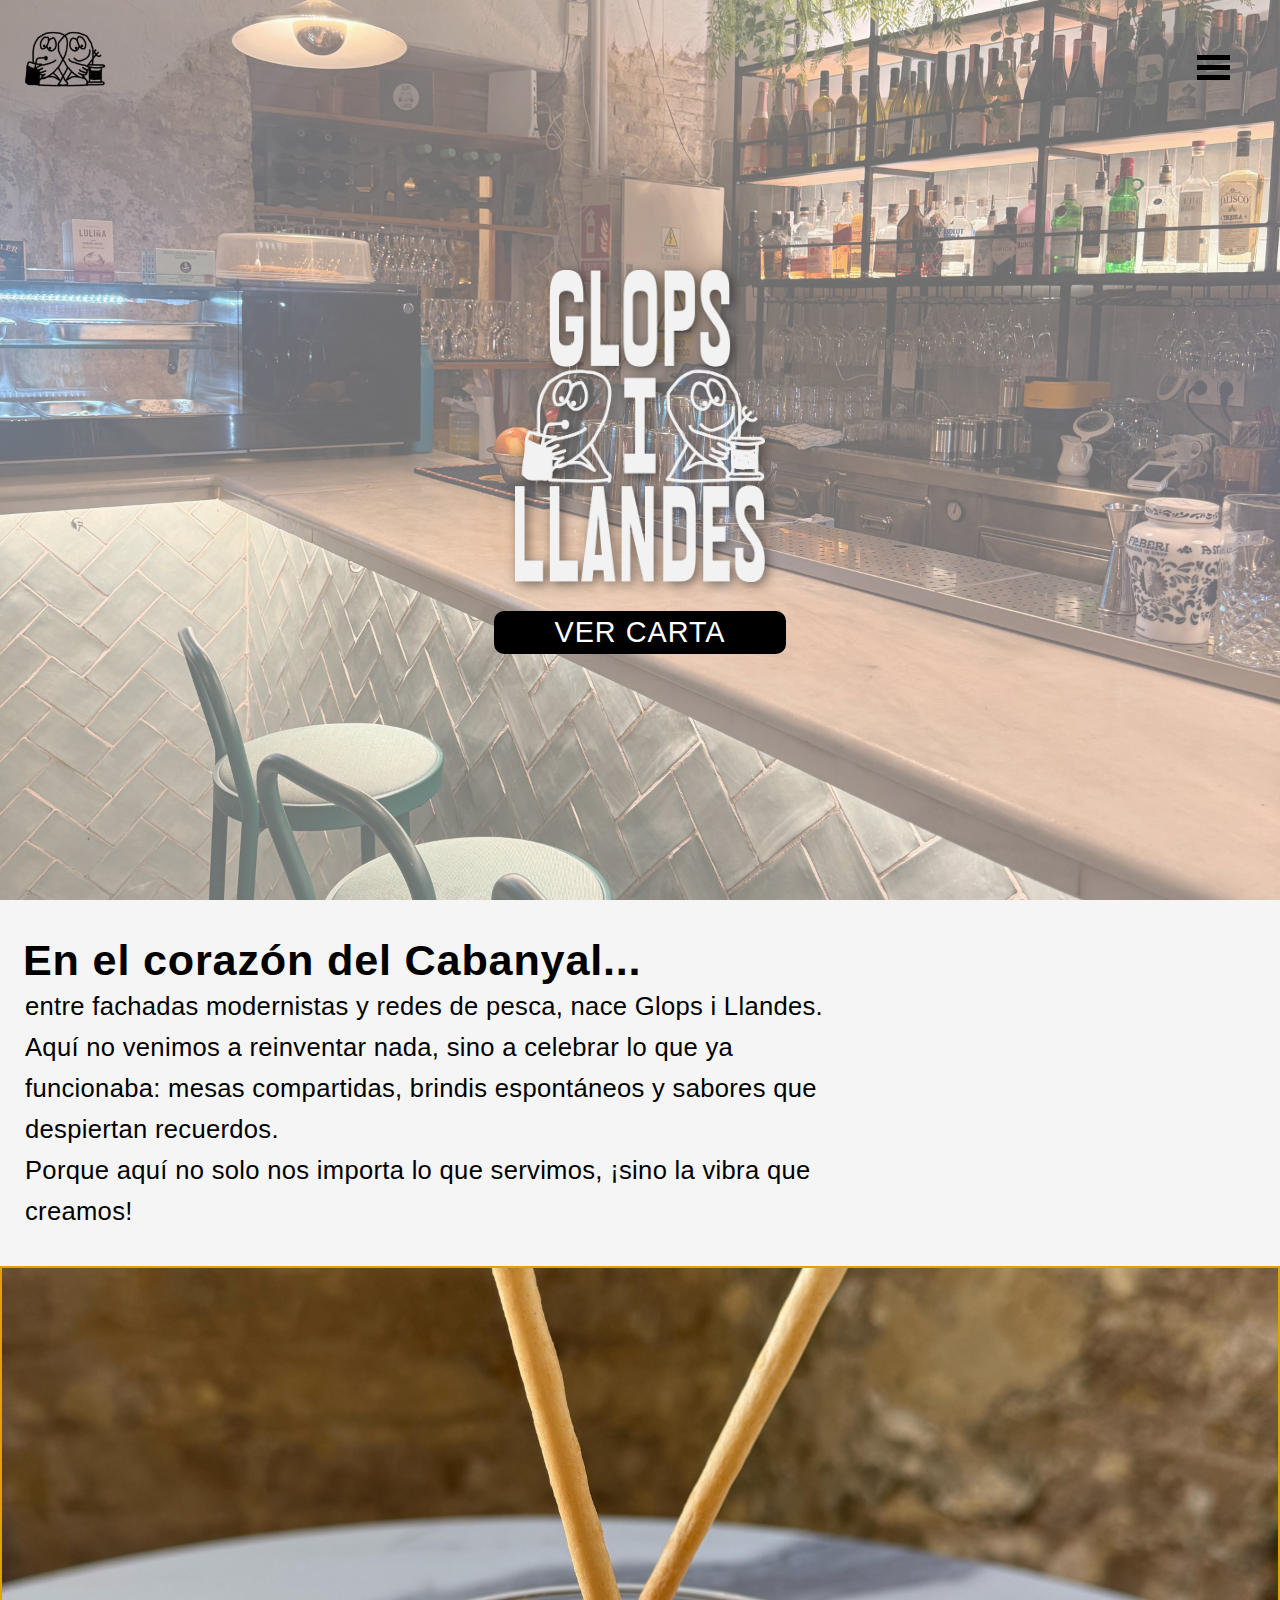
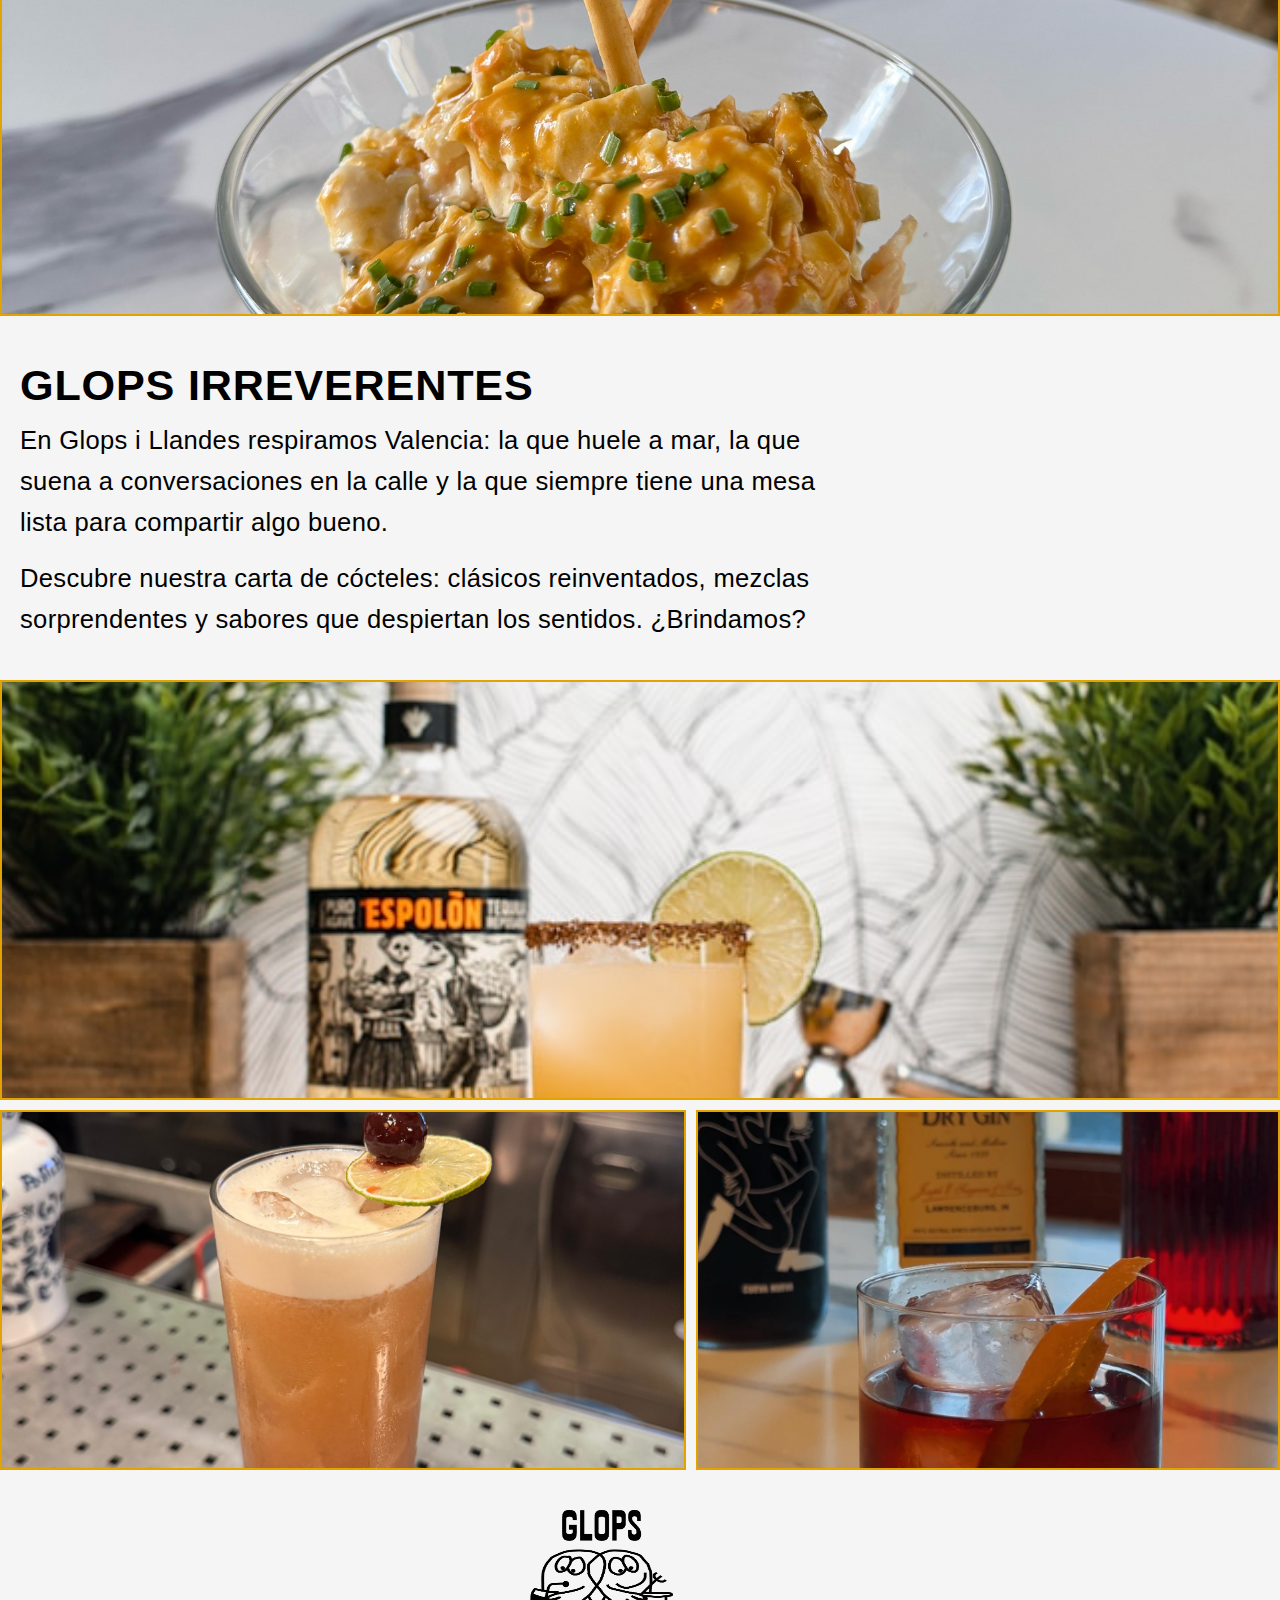
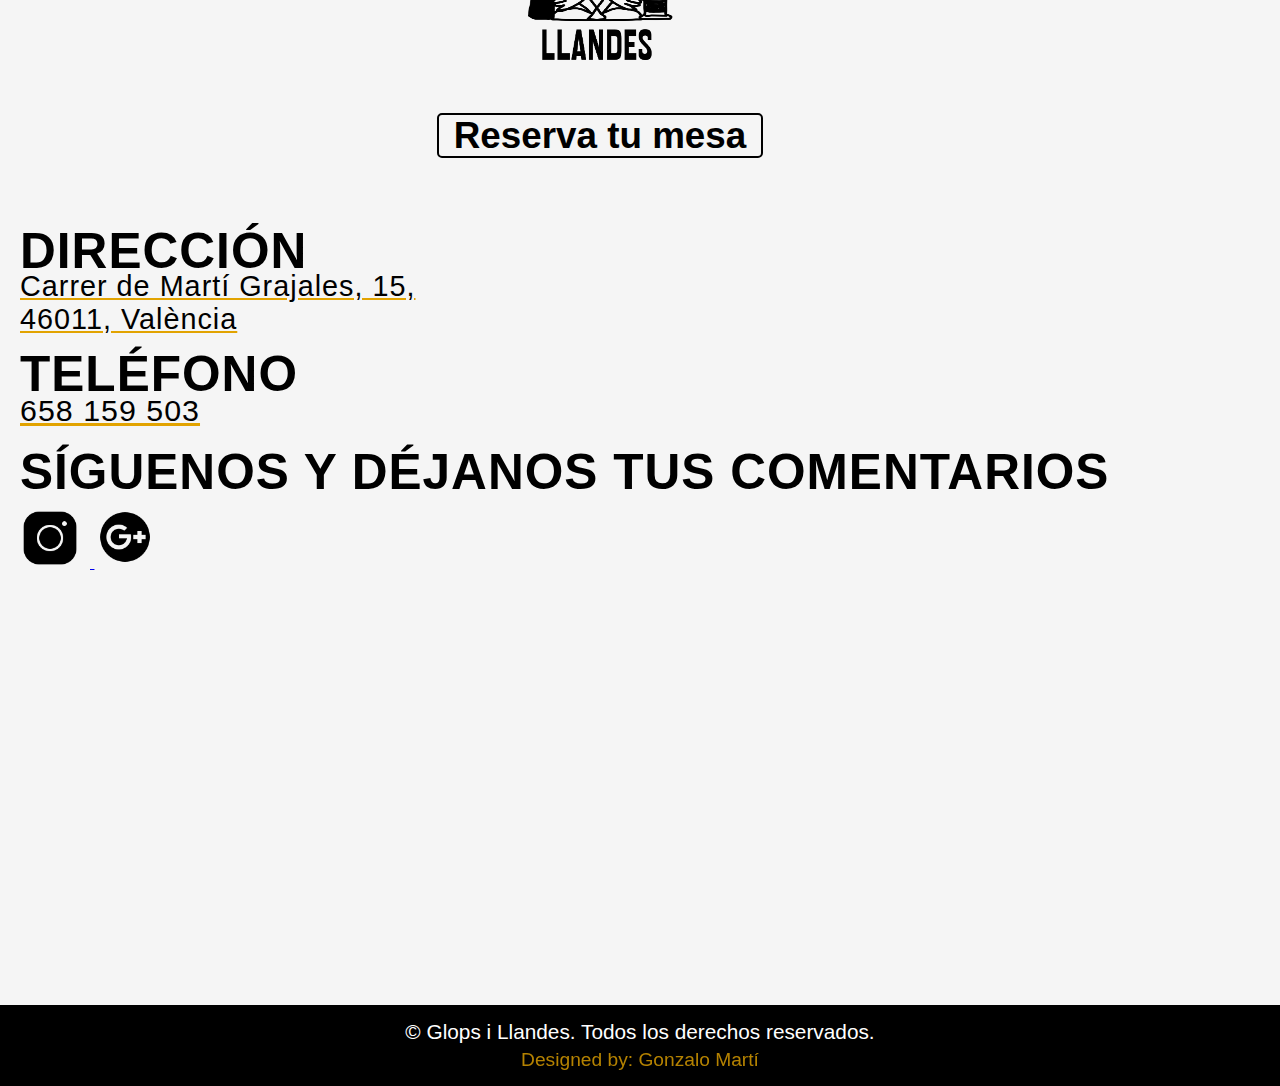
==== index.html @ ae2c359e "cambio en el home" ====
<!DOCTYPE html>
<html lang="es">
<head>
    <meta charset="UTF-8">
    <meta name="viewport" content="width=device-width, initial-scale=1.0">
    <meta name="description" content="Glops i Llandes, bar de tapas y cócteles en el corazón del Cabanyal, Valencia. Disfruta de cócteles de autor y conservas gourmet en un ambiente acogedor.">
    <title>Glops i Llandes | Bar de tapas en Valencia</title>
    <link rel="preconnect" href="https://fonts.googleapis.com">
    <link rel="preconnect" href="https://fonts.gstatic.com" crossorigin>
    <link href="https://fonts.googleapis.com/css2?family=Poppins:wght@300;400&display=swap" rel="stylesheet">
    <link rel="stylesheet" href="CSS/style.css">
    
</head>
<body>




    <!-- Hero Section -->
    <section class="hero">
        <a href="index.html" class="hero__logo">
            <img src="img/GLOPS2-removebg-preview.png" alt="Logo Glops i Llandes" class="hero__logo-img">
        </a>

        <!-- Menú Hamburguesa -->
        <button class="hero__menu-toggle" id="mobile-menu" aria-label="Menú">
            <span class="hero__menu-toggle-bar"></span>
            <span class="hero__menu-toggle-bar"></span>
            <span class="hero__menu-toggle-bar"></span>
        </button>

        <!-- Menú Desplegable -->
        <nav class="hero__nav" id="nav-menu">
            <ul class="hero__nav-list">
                <li class="hero__nav-item"><a href="index.html" class="hero__nav-link">Home</a></li>
                <li class="hero__nav-item"><a href="carta.html" class="hero__nav-link">Carta</a></li>
                <li class="hero__nav-item"><a href="reservas.html" class="hero__nav-link">Reservas</a></li>
            </ul>
        </nav>

        <div class="hero__content">
            <div class="hero__title-img">
                <img src="img/CAMI_2.png" alt="GLOPS I LLANDES" class="hero__title-image">
            </div>
        <a href="carta.html" class="hero__btn">VER CARTA</a>
    </div>
    </section>




<!-- About Section -->

    <section class="about">

            <h2 class="about__title">En el corazón del Cabanyal...</h2>
            <div class="about__content">
            <p class="about__text">
                entre fachadas modernistas y redes de pesca, nace Glops i Llandes. 
                Aquí no venimos a reinventar nada, sino a celebrar lo que ya funcionaba:
               mesas compartidas, brindis espontáneos y sabores que despiertan recuerdos.
                <br> Porque aquí no solo nos importa lo que servimos, ¡sino la vibra que creamos!
            </p>
        </div>
    
        <div class="carousel">
            <div class="carousel__container">
                
                <img src="img/PLATO1.jpeg" alt="Ensaladilla" class="carousel__item">
                <img src="img/PLATO2.jpeg" alt="tapa con pan" class="carousel__item">
                <img src="img/PLATO3.jpeg" alt="boquerones" class="carousel__item">
                <img src="img/terrazapeps.jpeg" alt="terraza del local" class="carousel__item">
                <img src="img/tapa6.jpeg" alt="tosta de pescado" class="carousel__item">
            </div>
            <div class="carousel__indicators">
                <!-- Los indicadores se generarán con JavaScript -->
            </div>
        </div>

    </section>





<!-- About2 Section -->

<section class="about2">
    <div class="about2__content">
        <h2 class="about2__title">GLOPS IRREVERENTES</h2>
        <p class="about2__text">En Glops i Llandes respiramos Valencia:  la que huele a mar, la que suena a conversaciones en la calle y la que siempre tiene una mesa lista para compartir algo bueno. </p>
        <p class="about2__text">Descubre nuestra carta de cócteles: clásicos reinventados, mezclas sorprendentes y sabores que despiertan los sentidos. ¿Brindamos?</p>
    </div>
    
    <div class="about2__photos">
        <div class="foto1">
            <img src="img/tequila2.jpg" alt="coctel" class="foto__img">
        </div>

        <div class="foto2">
            <img src="img/COCTEL1.jpeg" alt="Cóctel clásico reinventado" class="foto__img">
        </div>
        
        <div class="foto3">
            <img src="img/COCTEL2.jpeg" alt="Mezcla sorprendente" class="foto__img">
        </div>
    </div>
</section>



<!-- seccion Reservas-->

<section class="reservas">

<div class="contenedor__reservas">


    <div class="logo__reservas">
       <img src="img/PEGATINA_1.png" alt="logo ">
    </div>

      <h2 class="boton__reservas"><a href="reservas.html" class="boton__reservas_a" > Reserva tu mesa </a></h2>

     <div class="contacto__reservas">

        <h2 class="titulo__direccion">DIRECCIÓN</h2>
        <p class="direccion"> 
            <a href="https://www.google.com/maps/place/GLOPS+I+LLANDES/@39.4687562,-0.3512055,15z/data=!3m1!4b1!4m6!3m5!1s0xd6049993db6df81:0x2d53784009ebb8e9!8m2!3d39.4687411!4d-0.3327515!16s%2Fg%2F11wy23zzfk?entry=ttu&g_ep=EgoyMDI1MDQwOC4wIKXMDSoJLDEwMjExNDUzSAFQAw%3D%3D" target="_blank" class="direccion-link">
                Carrer de Martí Grajales, 15,<br>
                46011, València
            </a>
        </p>  
        <h2 class="titulo__telefono">TELÉFONO</h2>
        <a href="tel:658159503" class="telefono">658  159  503</a>
     
        <h2 class="titulo__insta">
            SÍGUENOS Y 
            DÉJANOS TUS 
            COMENTARIOS 
             </h2>

             <div class="logos__comentarios">
        <a href="https://www.instagram.com/glopsillandes/" target="_blank" class="logo__insta">
            <img src="img/icons8-instagram-100.png" alt="icono de instagram">
        </a>

        <a href="https://www.google.com/search?sca_esv=867854f6d6c0c082&rlz=1C1UEAD_esES1086ES1086&sxsrf=AHTn8zpFNfuSZVYW0wgHa4zBas_vXuK3iw:1744194382296&si=APYL9bs7Hg2KMLB-4tSoTdxuOx8BdRvHbByC_AuVpNyh0x2KzV-HXyGJA8xwFbOnhayhGmrF4wmXNfhv35pjVFTewFHatKvAhYSCBNHjKPsup1xsJR7dJmBPspZTCiDRBTxZRK1HbHiZPxk88moeY5o6p9LOEsMBfQ%3D%3D&q=GLOPS+I+LLANDES+Rese%C3%B1as&sa=X&ved=2ahUKEwi9yM203sqMAxV6A9sEHeG1NCkQ0bkNegQIKRAD&biw=960&bih=961" target="_blank" class="logo__google">
            <img src="img/icons8-google-plus-100.png" alt="icono de Google reviews">
        </a>

         </div>
        
    </div>  
    <div class="mapa-interactivo">
        <iframe 
            src="https://www.google.com/maps/embed?pb=!1m18!1m12!1m3!1d3080.306922192708!2d-0.3603226846338876!3d39.46288897948771!2m3!1f0!2f0!3f0!3m2!1i1024!2i768!4f13.1!3m3!1m2!1s0xd6048b1c7e5ab81%3A0x9e8a7b7a1a0b1b1b!2sCarrer%20de%20Mart%C3%AD%20Grajales%2C%2015%2C%2046011%20Val%C3%A8ncia!5e0!3m2!1ses!2ses!4v1620000000000!5m2!1ses!2ses" 
            width="100%" 
            height="200" 
            style="border:0;" 
            allowfullscreen="" 
            loading="lazy">
        </iframe>
        
    </div>

</div>
</section>



<footer class="footer">
    <p class="footer__copyright">© Glops i Llandes. Todos los derechos reservados.</p>
    <p class="footer__credits">Designed by: Gonzalo Martí</p>
</footer>

    <script src="JS/scripts.js"></script>
</body>
</html>
---- CSS/style.css ----
html, body {
    width: 100%;
    margin: 0;
    padding: 0;
    overflow-x: hidden; 
    font-family: 'Bebas Neue', sans-serif;
}

* {
    box-sizing: border-box;
}

@font-face {
    font-family: 'Brondi Condensed';
    src: url('/Glops_i_llandes/fonts/Brondi-Condensed.woff2') format('woff2'),
         url('/Glops_i_llandes/fonts/Brondi-Condensed.woff') format('woff');
    font-weight: 400;
    font-style: normal;
    font-display: swap;
  }

  

body{
    background-color: #f5f5f5;
}

 



/* Hero Section */

.hero {
    position: relative;
    height: 100vh;
    width: 100vw;
    margin-left: calc(-50vw + 50%);
    overflow: hidden;
    display: flex;
    flex-direction: column;
    justify-content: flex-start;
    padding-top: 30vh;
    align-items: center;
    text-align: center;
}

.hero::before {
    content: '';
    background-image: url(../img/barraGlops.jpeg);
    background-size: cover;
    background-position: center;
    position: absolute;
    top: 0;
    left: 0;
    width: 100%;
    height: 100%;
    opacity: 0.55;
    z-index: -1;
}

.hero__logo {
    position: absolute;
    top: 30px;
    left: 25px;
    z-index: 10;
}

.hero__logo-img {
    max-height: 60px;
    width: auto;
}

/* Menú Hamburguesa */
.hero__menu-toggle {
    position: absolute;
    top: 30px;
    right: 20px;
    cursor: pointer;
    z-index: 1000;
    background: transparent;
    border: none;
    padding: 10px;
}

.hero__menu-toggle-bar {
    display: block;
    width: 33px;
    height: 5px;
    background: black;
    margin: 5px 0;
    transition: all 0.3s ease;
}

/* Menú Desplegable */
.hero__nav {
    position: fixed;
    top: 0;
    right: -100%;
    width: 50%;
    height: 100vh;
    background: rgba(0, 0, 0, 0.9);
    padding: 80px 20px;
    transition: right 0.3s ease;
    z-index: 999;
    opacity: 0.8;
    
    
}

.hero__nav--active {
    right: 0 !important;
    
}

.hero__nav-list {
    list-style: none;
}


.hero__nav-item {
    margin: 25px 0;
   
}

.hero__nav-link {
    font-family: 'Brondi Condensed', sans-serif;
    font-size: 1.5rem;
    color: white;
    text-decoration: none;
    display: block;
    transition: color 0.3s;
    
}
.hero__nav-link:hover{
    text-decoration: underline;
}


.hero__content {
    display: flex;
    flex-direction: column;
    align-items: center;
    justify-content: center;
    width: 100%;
}

.hero__title-img {
    position: relative;
    display: block;
    margin-bottom: 25px;
    margin-top: 0;
    width: 30%; /* Reducido de 80% a 60% */
    max-width: 250px; /* Reducido de 400px a 300px */
}

.hero__title-image {
    width: 100%;
    height: auto;
    filter: drop-shadow(3px 3px 6px rgba(0, 0, 0, 0.5));
}
/*
.hero__title {
    font-family: 'Brondi Condensed', sans-serif;
    font-size: 3.8rem;
    letter-spacing: 2.5px;
    font-weight: 900;
    color: black;
    font-weight: 400;
     text-shadow: 3px 3px 6px rgba(0, 0, 0, 0.5); 
    position: relative;
    display: block;
    margin-bottom: 25px; 
    margin-top: 0;
}
    */

.hero__btn {
    font-family: 'Brondi Condensed', sans-serif;
    font-size: 1.6rem;
    letter-spacing: 1px;
    background: black;
    color: white;
    padding: 3px 50px;
    border-radius: 10px;
    text-decoration: none;
    display: inline-block;
    transition: all 0.3s;
    position: relative;
    margin-top: 0;
}
.hero__btn:hover {
    background: #f5f5f5; 
    color: black;
    border: 1px solid black;
}


@media (min-width: 768px) {
    .hero__nav {
        width: 30%; /* Reducción del ancho en pantallas grandes */
        right: -30%; /* Ajustado para coincidir con el nuevo ancho */
    }
    
    .hero__nav-link {
        font-size: 2rem; /* Fuente ligeramente más pequeña en pantallas grandes */
    }
    
    .hero__nav--active {
        right: 0;
    }
    .hero__title {
        font-size: 4rem;
    }
    
    .hero__btn {
        font-size: 1.8rem;
        padding: 5px 60px;
    }
}

@media (min-width: 1024px) {
    .hero__nav {
        width: 25%; /* Aún más estrecho en pantallas muy grandes */
        right: -25%; /* Ajustado para coincidir */
    }
    
    .hero__menu-toggle {
        top: 40px; /* Un poco más abajo en pantallas grandes */
        right: 40px; /* Más alejado del borde */
    }
}






/* About Section */
.about {
    background-color: #f5f5f5;
    text-align: center;
    margin-bottom: 20px;
    margin-top: 20px;
}

.about__content{
    padding: 10px 25px 5px;
    
}

.about__title {
    font-family: 'Brondi Condensed', sans-serif;
    font-size: 2.7rem;
    letter-spacing: 0.8px;
    margin-left: 23px;
    margin-bottom: 1px;
    color: black;
    text-align: start;
    
}


.about__text {
    max-width: 800px;
    margin-bottom: 30px;
    margin-top: -10px;
    line-height: 1.6;
    font-family: 'Brondi Condensed', sans-serif;
    font-size: 1.6rem;
    letter-spacing: 0.3px;
    text-align:start;
}




/* Carrusel */

.carousel {
    position: relative;
    width: 100vw;
    margin-left: calc(-50vw + 50%);
    max-width: none;
    overflow: hidden;
    
}

.carousel__container {
    display: flex;
    transition: transform 0.5s ease-in-out;
    height: auto;
    will-change: transform; 
}

.carousel__item {
    width: 100vw; 
    height: auto; 
    max-height: 650px; 
    object-fit: cover; 
    flex-shrink: 0; 
    object-position: center;
    border: 2px solid #E2A300;
}

.carousel__arrow {
    position: absolute;
    top: 50%;
    transform: translateY(-50%);
    width: 50px;
    height: 50px;
    background-color: white;
    color: #E2A300;
    border: none;
    border-radius: 50%;
    font-size: 24px;
    display: none;
    justify-content: center;
    align-items: center;
    cursor: pointer;
    z-index: 10;
    opacity: 0.7;
    transition: opacity 0.3s, background-color 0.3s;
}

.carousel__arrow:hover {
    opacity: 1;
    background-color: rgba(0, 0, 0, 0.8);
}

.carousel__arrow:focus {
    outline: none;
    box-shadow: 0 0 0 3px rgba(226, 163, 0, 0.5);
}

.carousel__arrow--prev {
    left: 15px;
}

.carousel__arrow--next {
    right: 15px;
}




.carousel__counter {
    position: absolute;
    color: #E2A300;
    font-family: 'Brondi Condensed', sans-serif;
    font-size: 2.8rem !important;  /* Aumentado el tamaño de fuente */
    z-index: 10;
    min-width: 105px; 
    text-align: center;
    letter-spacing: 1px;
}

/* Media queries para dispositivos móviles */
@media (max-width: 768px) {
    .carousel__arrow {
        width: 35px;
        height: 35px;
        font-size: 18px;
    }
    
    .carousel__arrow--prev {
        left: 10px;
    }
    
    .carousel__arrow--next {
        right: 10px;
    }
    
    .carousel__counter {
        bottom: 10px;
        right: 10px;
        font-size: 1.1rem;
        padding: 4px 10px;
    }
}

/* Media queries para pantallas pequeñas */
@media (max-width: 480px) {
    .carousel__arrow {
        width: 30px;
        height: 30px;
        font-size: 16px;
    }
    
    .carousel__counter {
        bottom: 8px;
        right: 8px;
        font-size: 1rem;
        padding: 3px 8px;
    }
}


/* About2 section */ 
.about2 {
    display: flex;
    flex-direction: column;
    margin-top: 10px;
    margin-bottom: 20px;
    position: relative;
    z-index: 1;
}

.about2__content{
    padding: 10px 20px 20px;
}

.about2__title {
    font-family: 'Brondi Condensed', sans-serif;
    font-size: 2.7rem;
    letter-spacing: 0.8px;
    margin-bottom: 20px;
    margin-top: 15px;
    color: black;
}

.about2__text {
    max-width: 800px;
    line-height: 1.6;
    font-family: 'Brondi Condensed', sans-serif;
    font-size: 1.6rem;
    letter-spacing: 0.3px;
    text-align: start;
    margin-bottom: 15px; 
    margin-top: -10px;
}
.about2__text + .about2__text {
    margin-top: 0; /* Elimina el margen superior para párrafos consecutivos */
}

.about2__photos {
    display: grid;
    grid-template-areas: 
        "foto1 foto1"
        "foto2 foto3";
    gap: 10px; 
    margin-top: 5px;
}


.foto1 {
    grid-area: foto1;
    width: 100%; 
    height: 290px; 
    overflow: hidden; 
    position: relative; 
    border: 2px solid #E2A300;
}


.foto2, .foto3 {
    height: 210px;
    overflow: hidden;
    position: relative;
    border: 2px solid #E2A300;
}

.foto2 {
    grid-area: foto2;
}

.foto3 {
    grid-area: foto3;
}

/* Estilo para todas las imágenes */
.foto__img {
    width: 100%;
    height: 100%;
    object-fit: cover; 
    object-position: center center; 
    display: block;
}

/* Ajustes para pantallas más grandes */
@media (min-width: 768px) {
    .foto1 {
        height: 380px;
    }
    
    .foto2, .foto3 {
        height: 320px;
    }
}

@media (min-width: 1024px) {
    .foto1 {
        height: 420px;
    }
    
    .foto2, .foto3 {
        height: 360px;
    }
}






/* Reservas section */ 

.reservas {
    position: relative; 
    height: auto; 
    min-height: 100vh;
    display: flex;
    align-items: flex-start; 
    padding-top: 10px; 
    z-index: 2;
}

.contenedor__reservas {
    display: flex;
    flex-direction: column; 
    align-items: center;
    width: 100%; 
    max-width: 1200px;
}

.logo__reservas {
    margin-bottom: 20px;
    margin-top: 10px;
}

.logo__reservas img {
    width: 145px;
    height: 150px;
}


.boton__reservas {
    
    font-family: 'Brondi Condensed', sans-serif;
    font-size: 2.3rem;
    
}

.boton__reservas_a {
    text-decoration: none;
    color: black;
    border: 2px solid black;
    border-radius: 5px;
    padding: 0 15px;
}


.contacto__reservas {
    display: flex;
    flex-direction: column;
    align-items: flex-start;
    margin-top: 20px; 
    width: 100%;
    padding-left: 20px;
    box-sizing: border-box;
}
.titulo__direccion, 
.titulo__insta {
    font-family: 'Brondi Condensed', sans-serif;
    font-size: 3.1rem;
    letter-spacing: 1px;
    text-align: left; 
    width: 100%;
     
    text-transform: uppercase;
    margin-top: 15px; 
    margin-bottom: -10px;
}
.titulo__telefono{
    font-family: 'Brondi Condensed', sans-serif;
    font-size: 3.1rem;
    letter-spacing: 1px;
    text-align: left; 
    width: 100%;
     
    text-transform: uppercase;
    margin-top: -20px; 
    margin-bottom: -10px;
}



.logo__insta img{
    width: 60px;
    height: 60px;
    margin-right: 10px;
    margin-top: 15px; 
}

.logo__google img{
    width: 62px;
    height: 62px;
    
    margin-top: 15px; 
}


.direccion {
    color: black;
    text-decoration: none;
    font-family: 'Brondi Condensed', sans-serif;
    font-size: 1.8rem;
    letter-spacing: 1px;
    margin-top: 0;
    
    
}
.direccion-link {
    color: black;
    text-decoration: none;
    transition: color 0.3s ease;
    text-decoration: underline #E2A300;
}

.direccion-link:hover {
    text-decoration: underline;
    color: #333;
}

.telefono{
    color: black;
    text-decoration: none;
    font-family: 'Brondi Condensed', sans-serif;
    font-size: 1.9rem;
    letter-spacing: 1px;
    margin-top: 0;
    text-decoration: underline #E2A300;
}


.mapa-interactivo{
    margin-top: 30px;
    width: 100%;
    height: 400px;
}



.mapa-interactivo iframe {
    width: 100%;
    height: 400px; 
}











/* Página cover manager */

.reservas-section {
    padding: 40px 20px;
    max-width: 1200px;
    margin: 0 auto;
    text-align: center;
}

.titulo__reserva {
    font-family: 'Brondi Condensed', sans-serif;
    font-size: 1.8rem;
    margin-left: 30px;
    margin-top: 50px;
}

.covermanager-widget {
    margin: 20px 0;
    border-radius: 10px;
    overflow: hidden;
    box-shadow: 0 5px 15px rgba(0,0,0,0.1);
    width: 100%;
}
.covermanager-widget iframe {
    min-height: 700px; /* Altura mínima para asegurar que el calendario se vea completo */
    width: 100%;
}

.contacto-alternativo {
    margin-top: 20px;
    font-family: 'Brondi Condensed', sans-serif;
    font-size: 1.3rem;
    color: #555;
}

/* Selector de idioma */
.language-toggle {
    margin: 15px 0;
    display: flex;
    justify-content: center;
    gap: 10px;
    
}

.lang-btn {
    background: #f0f0f0;
    border: none;
    padding: 8px 20px;
    margin: 0 5px;
    cursor: pointer;
    border-radius: 4px;
    font-family: 'Brondi Condensed', sans-serif;
    font-size: 1.5rem;
    transition: all 0.3s;
}

.lang-btn.active {
    background: #E2A300;
    color: black;
}

.hidden {
    display: none;
}

@media (max-width: 768px) {
    .covermanager-widget iframe {
        height: 750px !important; /* Aumentado un poco para asegurar que todo se vea */
    }
    
    .titulo__reserva {
        font-size: 2rem;
        padding-top: 10px;
    }
}

@media (min-width: 768px) {
    .header_carta {
        padding-top: 100px; /* Más espacio en pantallas grandes */
    }
    
    .titulo__reserva {
        font-size: 3rem;
    }
    
    .covermanager-widget iframe {
        min-height: 650px; /* Ajustado para pantallas grandes */
    }
}






/* Página Carta */

.header__carta {
    margin-bottom: 100px;
}

.titulo_carta{
display: flex;
justify-content: center;
align-items: center;
font-size: 2.2rem;
letter-spacing: 1.5px;
margin-bottom: 60px;
margin-left: 23px;
}

.acordeon-carta {
    max-width: 700px;
    margin: 0 auto;
    font-family: 'Brondi Condensed', sans-serif;
    padding: 40px 10px;
    margin-bottom: 100px;
}

.acordeon-titulo {
    background-color: black;
    color: white;
    font-size: 2rem;
    font-family: 'Brondi Condensed', sans-serif;
    text-transform: uppercase;
    border: none;
    width: 100%;
    cursor: pointer;
    margin-bottom: 10px;
    transition: background-color 0.3s ease;
    letter-spacing: 3px;
    padding: 15px 40px;
    position: relative;
    display: flex;
    align-items: center;
    justify-content: center;
}

.acordeon-logo {
    height: 50px;
    width: auto;
    max-width: 50px;
    position: absolute;
    z-index: 5;
}


.acordeon-titulo:first-of-type .acordeon-logo {
    right: 40px; 
}

.acordeon-titulo:nth-of-type(2) .acordeon-logo {
    left: 30px; 
}




.acordeon-titulo::after {
    position: absolute;
    right: 20px;
    top: 50%;
    transform: translateY(-50%);
    font-size: 2.5rem;
    transition: transform 0.3s ease;
}

.acordeon-titulo.activo::after {
    content: '-';
    transform: translateY(-50%);
}


.acordeon-contenido {
    max-height: 0;
    overflow: hidden;
    transition: max-height 0.5s ease;
    background-color: #f5f5f5;
    margin-bottom: 20px;
    padding: 0 20px;
    border-radius: 0 0 10px 10px;
}

/* Cuando está activo */
.acordeon-contenido.activo {
    max-height: 5250px;
    padding: 20px 10px; /* Reducido el padding horizontal de 20px a 10px */
}

/* Estilos para la lista simple (GLOPS) */
.acordeon-contenido > ul {
    list-style: none;
    padding: 0;
    margin: 0;
}

.acordeon-contenido > ul > li {
    font-size: 1.6rem;
    border-bottom: 1px solid #ccc;
    display: flex;
    justify-content: space-between;
    align-items: center;
}

.acordeon-contenido > ul > li:last-child {
    border-bottom: none;
}

/* Estilos para el menú de dos columnas */


.section_coctel{
    display: flex;
    justify-content: space-between;
    font-size: 1.3rem;
    
}
.coctel-nombre {
    flex: 1;
    padding-right: 3px;
}

.coctel-precio {
    margin-left: 10px;
    white-space: nowrap;
}
.coctel-descripcion {
    font-size: 0.7rem;
    font-family: 'Poppins';
    color: #444;
    line-height: 1.3;
    margin: 0 0 8px 0;
  }

/* Divisor con línea y texto */
.bebidas-divisor {
    display: flex;
    align-items: center;
    margin: 40px 0 25px;
    width: 100%;
  }
  
  .divisor-line {
    flex-grow: 1;
    height: 1px;
    background-color: #aad2c9;
    border: none;
  }
  
  .divisor-text {
    font-family: 'Brondi Condensed', sans-serif;
    font-size: 1.8rem;
    padding: 0 15px;
    color: #000;
    letter-spacing: 1px;
  }
  
  /* Cabecera de cada sección de bebidas */
  .bebidas-header {
    width: 100%;
    text-align: center;
    margin: 35px 0 15px;
  }
  
  /* Sección de bebidas */
  .bebidas-section {
    margin-bottom: 30px;
  }
  
  .bebidas-title {
    font-family: 'Brondi Condensed', sans-serif;
    font-size: 1.6rem;
    letter-spacing: 1px;
    border-bottom: 2px solid  #aad2c9;
    padding-bottom: 5px;
    margin-bottom: 15px;
    color: #000;
    text-transform: uppercase;
    text-align: center;
  }
  
  /* Lista de bebidas */
  .bebidas-items {
    list-style: none;
    padding: 0;
    margin: 0;
  }
  
  .bebida-item {
    font-size: 1.2rem;
    padding: 5px 0;
    border-bottom: 2px dotted  #aad2c9;
    display: flex;
    justify-content: space-between;
    align-items: center;
  }
  
  .bebida-item:last-child {
    border-bottom: none;
  }
  
  /* Nombre y descripción de bebidas */
  .bebida-nombre {
    font-family: 'Brondi Condensed', sans-serif;
    font-size: 1.3rem;
    max-width: 70%;
  }
  
  .bebida-descripcion {
    font-family: 'Poppins', sans-serif;
    font-size: 0.8rem;
    color: #666;
    font-weight: 300;
    margin: -2px 0 8px 0;
    padding: 0;
    font-style: italic;
  }
  
  /* Precios */
  .bebida-precio {
    font-family: 'Brondi Condensed', sans-serif;
    font-size: 1.3rem;
    white-space: nowrap;
    margin-left: 10px;
    color: #000;
    font-weight: 500;
  }

  .bodega-item {
    border-top: 1px solid #ddd;
    padding-top: 15px;
    margin-top: 10px;
  }
  
  .bodega-item:first-child {
    border-top: none;
    margin-top: 0;
  }
  
  .info-item {
    border-bottom: none;
    padding: 3px 0;
  }
  
  .info-item .bebida-info {
    font-family: 'Poppins', sans-serif;
    font-size: 0.85rem;
    color: #666;
    font-weight: 300;
  }
  

  /* Información de precios para destilados */
.destilados-info {
    font-family: 'Brondi Condensed', sans-serif;
    font-size: 1.3rem;
    color: #666;
    text-align: center;
    margin-top: 0;
    margin-bottom: 15px;
    font-style: italic;
  }
  
  /* Para destilados con múltiples precios */
  .bebida-precio-multiple {
    display: flex;
    gap: 6px;
    min-width: 28%; 
  justify-content: flex-end;
  }
  
  .precio-combinado, .precio-copa, .precio-chupito {
    font-family: 'Brondi Condensed', sans-serif;
    font-size: 1.3rem;
    color: #000;
    
  }


.menu-container {
    width: 100%;
    display: flex;
    flex-wrap: wrap;
    justify-content: space-between;
    margin: 0; 
}

.menu-column {
    width: 48.8%;
    padding: 0; 
    
}

.menu-section {
    margin-bottom: 25px;
}

.section-title {
    font-size: 1.3rem;
    letter-spacing: 0.5px; 
    text-transform: uppercase;
    margin-bottom: 5px;
    padding-bottom: 5px;
    border-bottom: 2px solid #000;
    background-color: #000;
    color: white;
    display: flex;
    justify-content: center;
}

.nombre__llandes{
    border: 1px solid black;
    display: flex;
    justify-content: center;
    font-size: 1.3rem;
    margin: 10px 0 5px 0;
    padding: 3px 0;
}

.menu-items {
    list-style: none;
    padding: 0;
    margin: 0;
}

.menu-items li {
    font-size: 1.2rem;
    padding: 7px 0;
    border-bottom: 1px solid #ddd;
    display: flex; 
    flex-wrap: wrap; 
    justify-content: space-between;
    align-items: center; 
}
.menu-items li:has(+ .dish-descripcion) {
    border-bottom: none;
}

/* Para todos los navegadores - se aplica con JavaScript */
.menu-items li.no-border-bottom {
    border-bottom: none;
}

.menu-items li:last-child {
    border-bottom: none;
}
.dish-name {
    display: flex;
    align-items: center;
    flex: 1;
    min-width: 0; /* Importante para que text-overflow funcione */
}


/* Estilo para las descripciones de platos */
.dish-descripcion {
    font-family: 'Poppins';
    font-size: 0.6rem;
    font-weight: 500;
    color: #444;
    line-height: 1.3;
    margin: 0; 
    padding: 0 0 8px 0; 
    width: 100%;
    border-bottom: 1px solid #ddd;
}
.menu-items li + .dish-descripcion {
    margin-top: -8px;
}

.menu-items li:has(+ .dish-descripcion) {
    border-bottom: none;
}

/* Leyenda de alérgenos */

.allergens {
    font-size: 0.8rem;
    color: #E2A300;
    margin-left: 5px;
    font-weight: normal;
}
.allergens-legend {
    margin-top: 30px;
    padding-top: 10px;
    border-top: 1px solid #ddd;
    width: 100%;
    border: 2px solid #E2A300;
}

.allergens-legend h4 {
    font-size: 1.3rem;
    margin-bottom: 15px;
    text-align: center;
    letter-spacing: 1px;
    font-family: 'Brondi Condensed', sans-serif;
}

.allergens-legend ul {
    list-style: none;
    padding: 0;
    display: flex;
    flex-wrap: wrap;
    justify-content: center;
}

.allergens-legend li {
    font-size: 0.8rem;
    margin-right: 15px;
    margin-bottom: 8px;
    display: flex;
    align-items: center;
    border-bottom: none !important;
    padding: 2px 0;
}

.allergen-number {
    color: #E2A300;
    font-weight: bold;
    margin-right: 5px;
}

.price {
    font-size: 1.1rem;
    margin-left: 10px;
    white-space: nowrap;
}

@media (min-width: 768px) {
    /* Estilos del acordeón */
    .acordeon-contenido.activo {
        padding: 20px 15px;
    }
    
    .acordeon-titulo {
        font-size: 3rem;
        letter-spacing: 5px;
        padding: 15px 10px;
    }
    
    .acordeon-logo {
        height: 70px;
        max-width: 70px;
    }
    
    .acordeon-titulo:first-of-type .acordeon-logo {
        right: 180px;
    }
    
    .acordeon-titulo:nth-of-type(2) .acordeon-logo {
        left: 150px;
    }
    
    /* Estilos del menú */
    .menu-column {
        width: 48%;
    }
    
    .section-title {
        font-size: 2rem;
        margin-bottom: 15px;
    }
    
    .section_coctel {
        font-size: 1.8rem;
    }
    
    .coctel-descripcion {
        font-size: 0.9rem;
    }
    
    .menu-items li {
        font-size: 1.6rem;  /* Mantener el tamaño más grande para mejor legibilidad */
        padding: 8px 0;
    }
    
    .price {
        font-size: 1.6rem;  /* Mantener el tamaño más grande para mejor legibilidad */
    }
    
    .nombre__llandes {
        font-size: 1.4rem;
    }
    
    .dish-descripcion {
        font-size: 0.9rem; /* Tamaño para tablets */
        padding-left: 0; /* Mantener alineado con título */
    }

    .bebidas-title {
        font-size: 1.4rem;
      }
      
      .precio-leyenda-item {
        font-size: 0.9rem;
        width: 70px;
      }
      
      .precio-combinado, .precio-copa, .precio-chupito {
        font-size: 1.1rem;
        width: 70px;
      }
      
      .precio-leyenda {
        padding-right: 10px;
      }


      .allergens-legend {
        width: 80%;
        margin: 40px auto 20px;
        padding: 15px;
        border-width: 3px;
    }
    
    .allergens-legend h4 {
        font-size: 1.6rem;
        margin-bottom: 20px;
    }
    
    .allergens-legend ul {
        display: flex;
        flex-wrap: wrap;
        justify-content: space-around;
    }
    
    .allergens-legend li {
        font-size: 1.1rem;
        margin: 0 15px 10px;
        width: calc(33% - 30px);
    }
    
    .allergen-number {
        font-size: 1.2rem;
        margin-right: 8px;
    }

}



@media (min-width: 1024px) {
    .acordeon-titulo:first-of-type .acordeon-logo {
        right: 200px;
    }
    
    .acordeon-titulo:nth-of-type(2) .acordeon-logo {
        left: 180px;
    }
    
    .dish-descripcion {
        font-size: 1rem; /* Tamaño para desktop */
        padding-left: 0; /* Mantener alineado con título */
    }
    .allergens-legend {
        width: 90%;
        padding: 10px 20px;
        border-width: 4px;
    }
    
    .allergens-legend h4 {
        font-size: 1.8rem;
        letter-spacing: 1.5px;
    }
    
    .allergens-legend li {
        font-size: 1.2rem;
        margin: 0 30px 12px;
        width: calc(25% - 40px);
    }
    
    .allergen-number {
        font-size: 1.3rem;
    }
}




.footer {
    background-color: #000000;
    padding: 15px 0;
    text-align: center;
    color: white;
    font-family: 'Brondi Condensed', sans-serif;
    margin-top: 3px;
}

.footer__copyright {
    font-size: 1.3rem;
    margin: 0 0 5px 0;
}

.footer__credits {
    font-size: 1.2rem;
    margin: 0;
    opacity: 0.8;
    color: #E2A300;
}
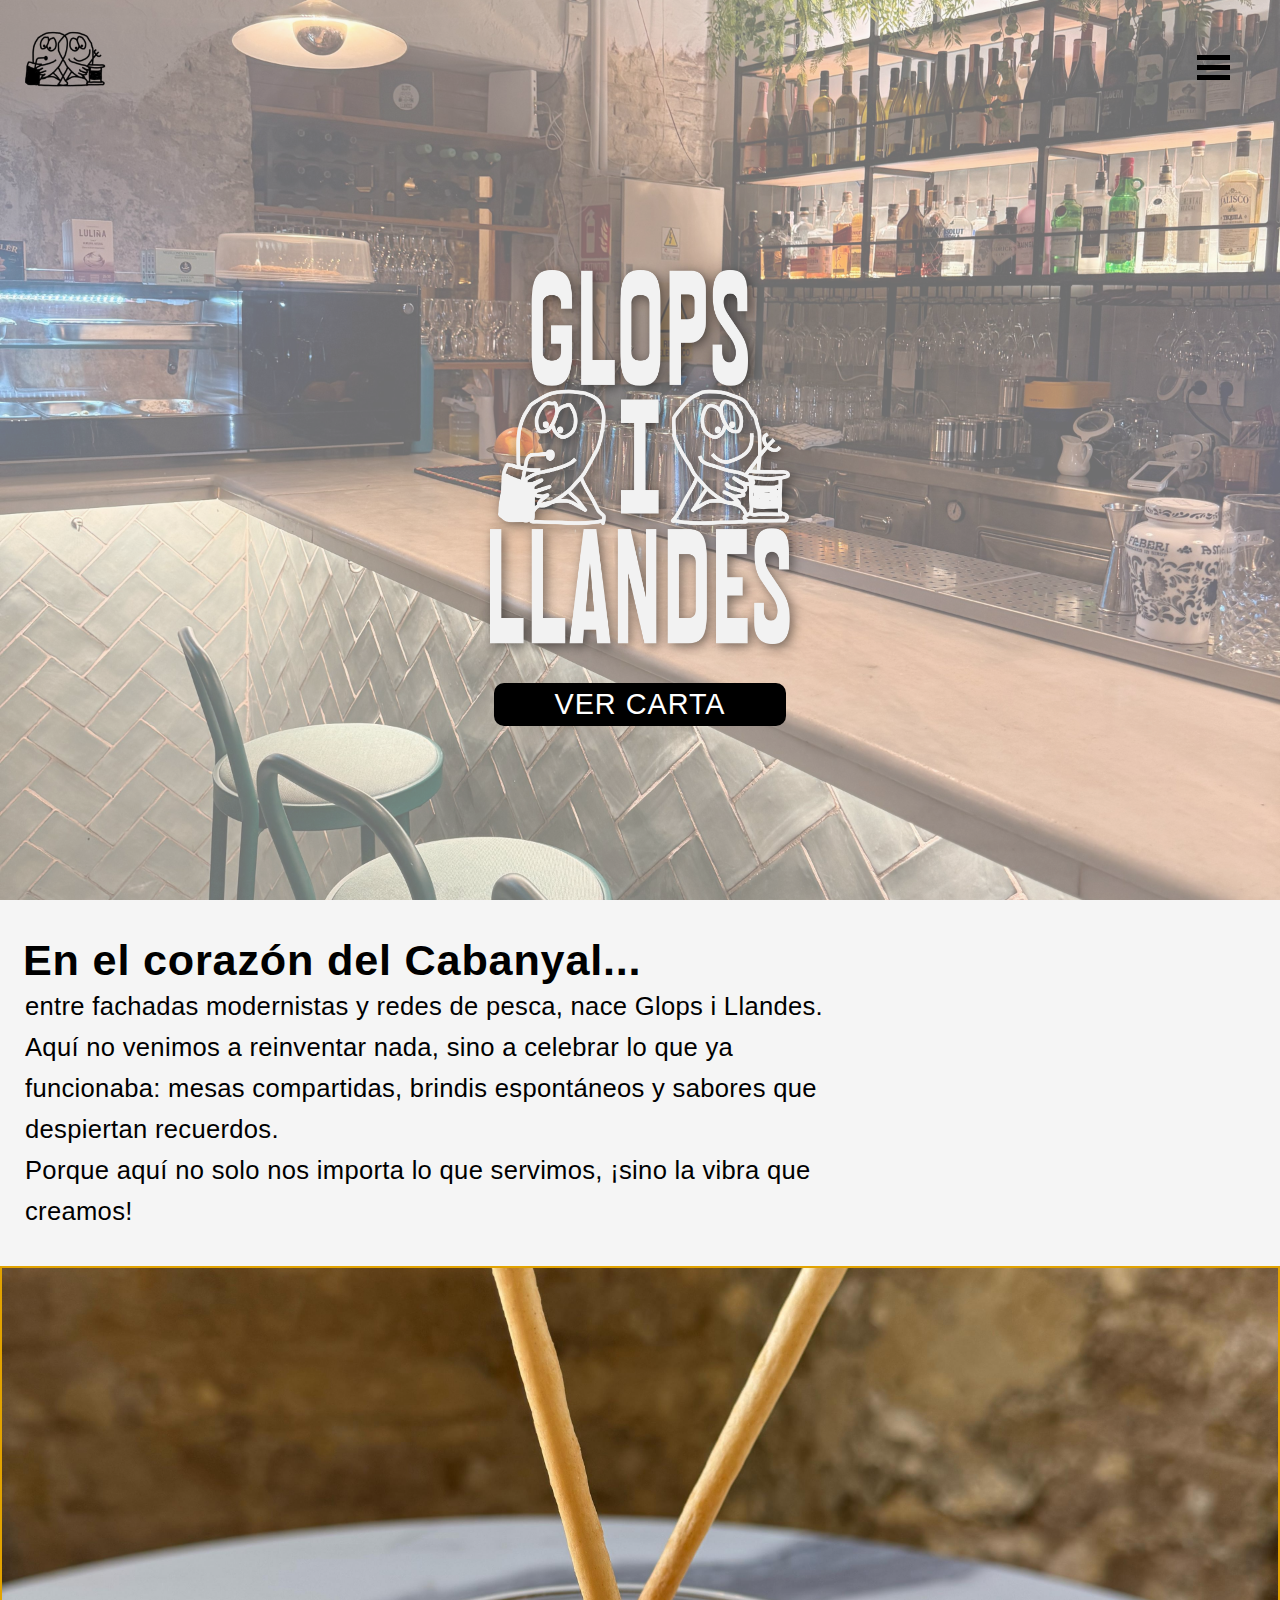
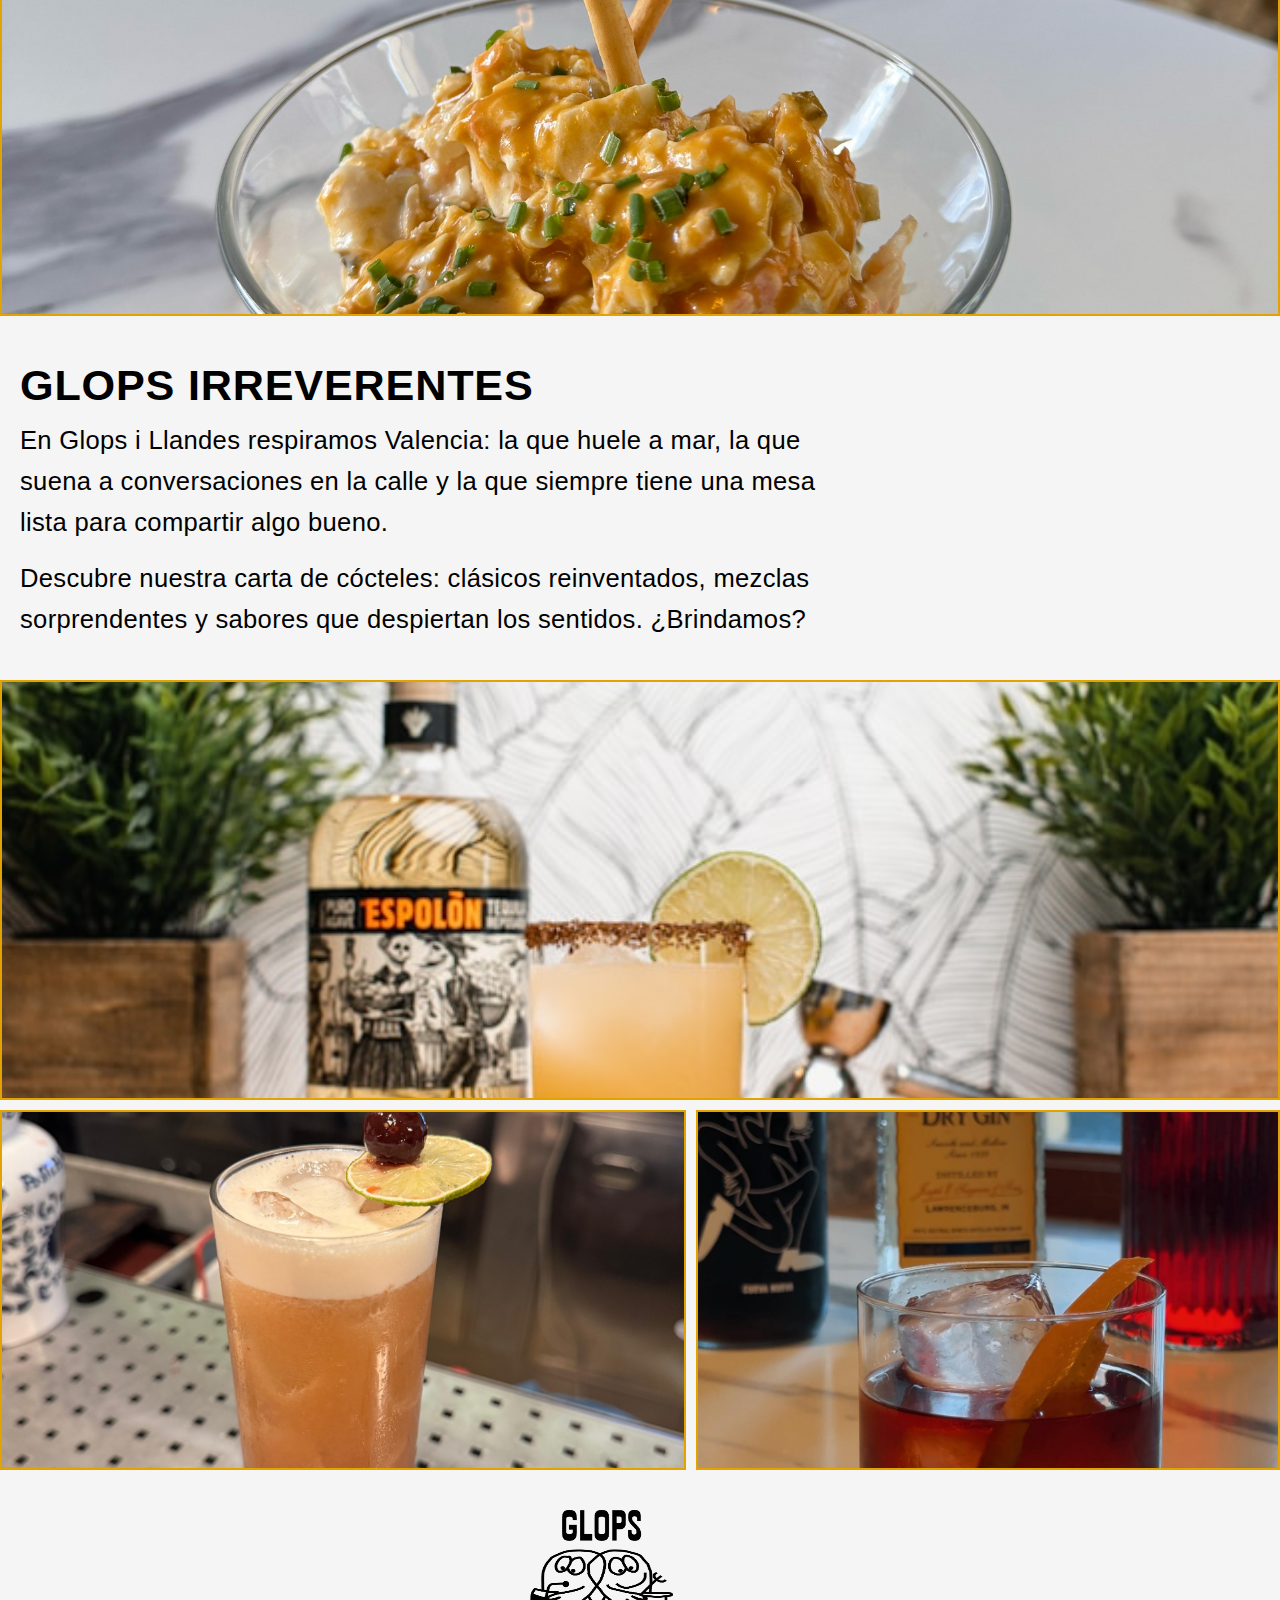
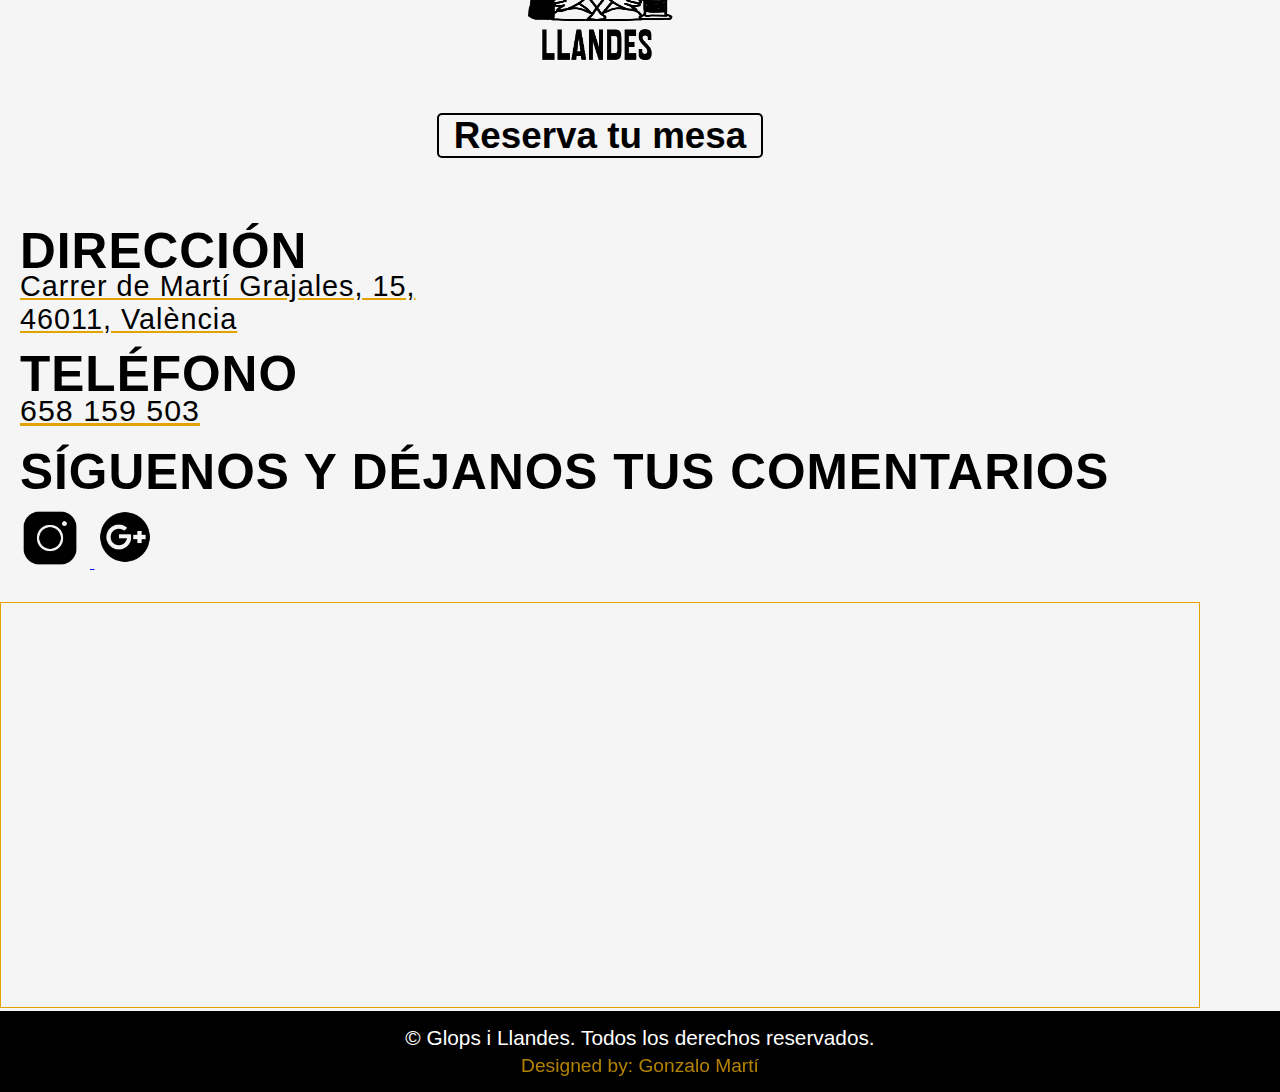
==== commit 46a9155a: "cambios en las fuentes" ====
--- a/index.html
+++ b/index.html
@@ -171,7 +171,7 @@
 
 <footer class="footer">
     <p class="footer__copyright">© Glops i Llandes. Todos los derechos reservados.</p>
-    <p class="footer__credits">Designed by: Gonzalo Martí</p>
+    <a href="https://www.linkedin.com/in/gonzalo-marti-peirats/" target="_blank"><p class="footer__credits">Designed by: Gonzalo Martí</p></a>
 </footer>
 
     <script src="JS/scripts.js"></script>
--- a/CSS/style.css
+++ b/CSS/style.css
@@ -78,9 +78,27 @@
     right: 20px;
     cursor: pointer;
     z-index: 1000;
-    background: transparent;
+    background: transparent; /* Cambiado a transparente */
     border: none;
     padding: 10px;
+    transition: all 0.3s ease;
+}
+
+.hero__menu-toggle:hover {
+    background-color: rgba(255, 255, 255, 0.9);
+}
+
+/* Añade estas nuevas clases para la animación */
+.hero__menu-toggle--active .hero__menu-toggle-bar:nth-child(1) {
+    transform: rotate(45deg) translate(8px, 6px);
+}
+
+.hero__menu-toggle--active .hero__menu-toggle-bar:nth-child(2) {
+    opacity: 0;
+}
+
+.hero__menu-toggle--active .hero__menu-toggle-bar:nth-child(3) {
+    transform: rotate(-45deg) translate(8px, -6px);
 }
 
 .hero__menu-toggle-bar {
@@ -148,10 +166,10 @@
 .hero__title-img {
     position: relative;
     display: block;
-    margin-bottom: 25px;
+    margin-bottom: 35px;
     margin-top: 0;
-    width: 30%; /* Reducido de 80% a 60% */
-    max-width: 250px; /* Reducido de 400px a 300px */
+    width: 45%; 
+    max-width: 300px; 
 }
 
 .hero__title-image {
@@ -633,19 +651,28 @@
 }
 
 
-.mapa-interactivo{
+.mapa-interactivo {
     margin-top: 30px;
     width: 100%;
-    height: 400px;
-}
-
-
+    height: auto;
+    min-height: 300px;
+    border: 1px solid #E2A300;
+    
+    overflow: hidden;
+}
 
 .mapa-interactivo iframe {
     width: 100%;
-    height: 400px; 
-}
-
+    height: 100%;
+    min-height: 300px;
+}
+
+@media (min-width: 768px) {
+    .mapa-interactivo,
+    .mapa-interactivo iframe {
+        min-height: 400px;
+    }
+}
 
 
 
@@ -841,8 +868,19 @@
 
 /* Cuando está activo */
 .acordeon-contenido.activo {
-    max-height: 5250px;
-    padding: 20px 10px; /* Reducido el padding horizontal de 20px a 10px */
+    max-height: 7000px;
+    padding: 20px 10px; 
+}
+@media (min-width: 768px) {
+    .acordeon-contenido.activo {
+        max-height: 6000px;
+    }
+}
+
+@media (min-width: 1200px) {
+    .acordeon-contenido.activo {
+        max-height: 5500px;
+    }
 }
 
 /* Estilos para la lista simple (GLOPS) */
@@ -882,8 +920,10 @@
     margin-left: 10px;
     white-space: nowrap;
 }
+
 .coctel-descripcion {
     font-size: 0.7rem;
+    font-weight: 500;
     font-family: 'Poppins';
     color: #444;
     line-height: 1.3;
@@ -965,13 +1005,24 @@
   }
   
   .bebida-descripcion {
-    font-family: 'Poppins', sans-serif;
-    font-size: 0.8rem;
-    color: #666;
-    font-weight: 300;
-    margin: -2px 0 8px 0;
-    padding: 0;
-    font-style: italic;
+    font-size: 0.7rem;
+    font-family: 'Poppins';
+    color: #444;
+    line-height: 1.3;
+    margin: 0 0 8px 0;
+    font-weight: 500;
+  }
+  
+  @media (min-width: 768px) {
+    .bebida-descripcion {
+      font-size: 0.9rem;
+    }
+  }
+  
+  @media (min-width: 1024px) {
+    .bebida-descripcion {
+      font-size: 0.9rem;
+    }
   }
   
   /* Precios */
@@ -985,7 +1036,7 @@
   }
 
   .bodega-item {
-    border-top: 1px solid #ddd;
+    
     padding-top: 15px;
     margin-top: 10px;
   }
@@ -1001,12 +1052,25 @@
   }
   
   .info-item .bebida-info {
-    font-family: 'Poppins', sans-serif;
-    font-size: 0.85rem;
-    color: #666;
-    font-weight: 300;
-  }
-  
+    font-size: 0.7rem;
+    font-family: 'Poppins';
+    color: #444;
+    line-height: 1.3;
+    margin: 0 0 8px 0;
+    font-weight: 500;
+  }
+  
+  @media (min-width: 768px) {
+    .info-item .bebida-info {
+      font-size: 0.9rem;
+    }
+  }
+  
+  @media (min-width: 1024px) {
+    .info-item .bebida-info {
+      font-size: 0.9rem;
+    }
+  }
 
   /* Información de precios para destilados */
 .destilados-info {
@@ -1109,6 +1173,20 @@
     min-width: 0; /* Importante para que text-overflow funcione */
 }
 
+.bebida-nombre,
+.dish-name {
+    overflow-wrap: break-word;
+    word-wrap: break-word;
+    hyphens: auto;
+}
+
+@media (max-width: 480px) {
+    .bebida-nombre,
+    .dish-name {
+        max-width: 65%;
+        font-size: 1.1rem;
+    }
+}
 
 /* Estilo para las descripciones de platos */
 .dish-descripcion {
@@ -1177,7 +1255,17 @@
     font-weight: bold;
     margin-right: 5px;
 }
-
+@media (max-width: 480px) {
+    .allergens-legend li {
+        width: calc(50% - 15px);
+        font-size: 0.75rem;
+        margin-right: 10px;
+    }
+    
+    .allergens {
+        font-size: 0.7rem;
+    }
+}
 .price {
     font-size: 1.1rem;
     margin-left: 10px;
@@ -1333,6 +1421,62 @@
 }
 
 
+/* Para dispositivos móviles muy pequeños */
+@media (max-width: 375px) {
+    .hero__title-img {
+      width: 65%;
+    }
+    
+    .boton__reservas {
+      font-size: 1.8rem;
+    }
+    
+    .dish-name {
+      max-width: 65%;
+    }
+    
+    .acordeon-titulo {
+      font-size: 1.7rem;
+      letter-spacing: 1px;
+      padding: 12px 20px;
+    }
+    
+    .acordeon-logo {
+      height: 35px;
+      max-width: 35px;
+    }
+    
+    .menu-items li {
+      padding: 5px 0;
+    }
+  }
+
+  @media (min-width: 1440px) {
+    .acordeon-carta {
+      max-width: 900px;
+    }
+    
+    .about__content, 
+    .about2__content {
+      max-width: 900px;
+      margin-left: auto;
+      margin-right: auto;
+    }
+    
+    .hero__btn {
+      font-size: 2rem;
+      padding: 8px 80px;
+    }
+    
+    .foto1 {
+      height: 450px;
+    }
+    
+    .foto2, .foto3 {
+      height: 380px;
+    }
+  }
+
 
 
 .footer {
@@ -1354,4 +1498,8 @@
     margin: 0;
     opacity: 0.8;
     color: #E2A300;
+}
+.footer a {
+    text-decoration: none;
+    color: inherit; /* Esto mantendrá el color original del texto */
 }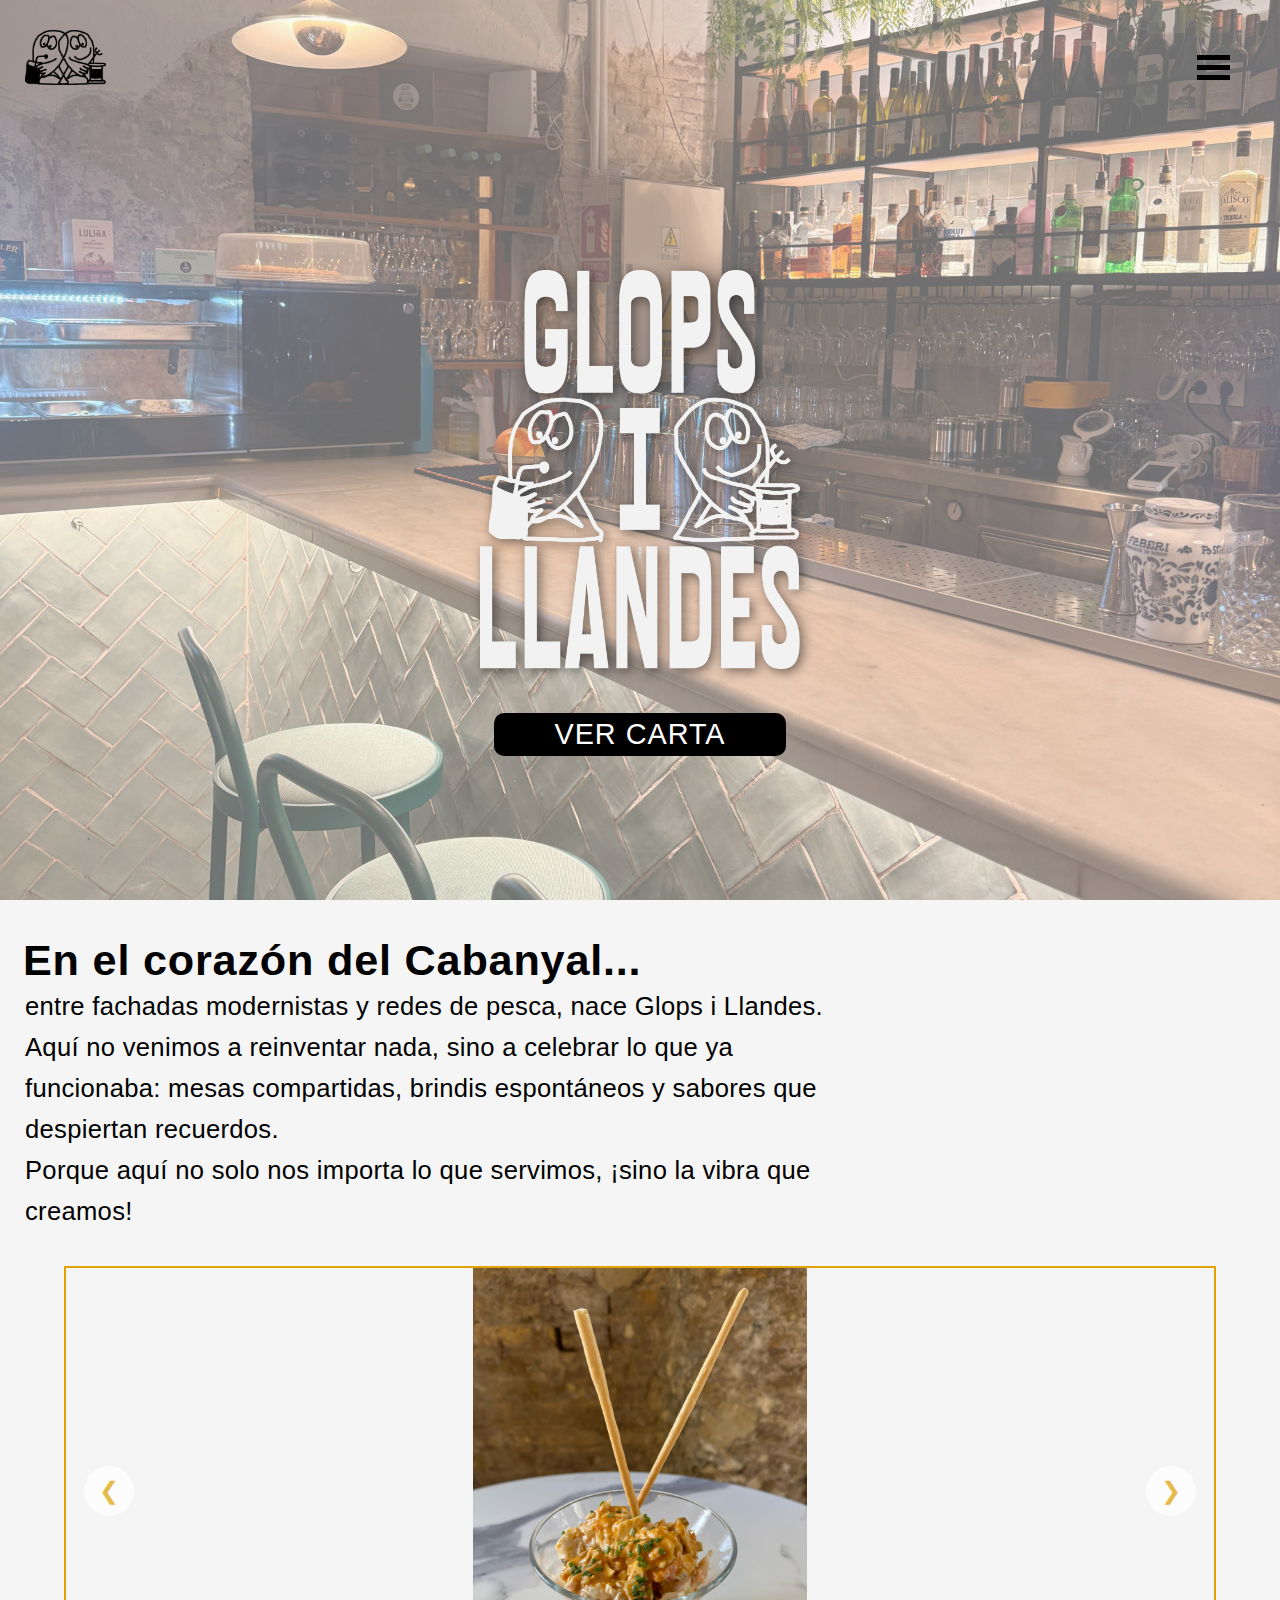
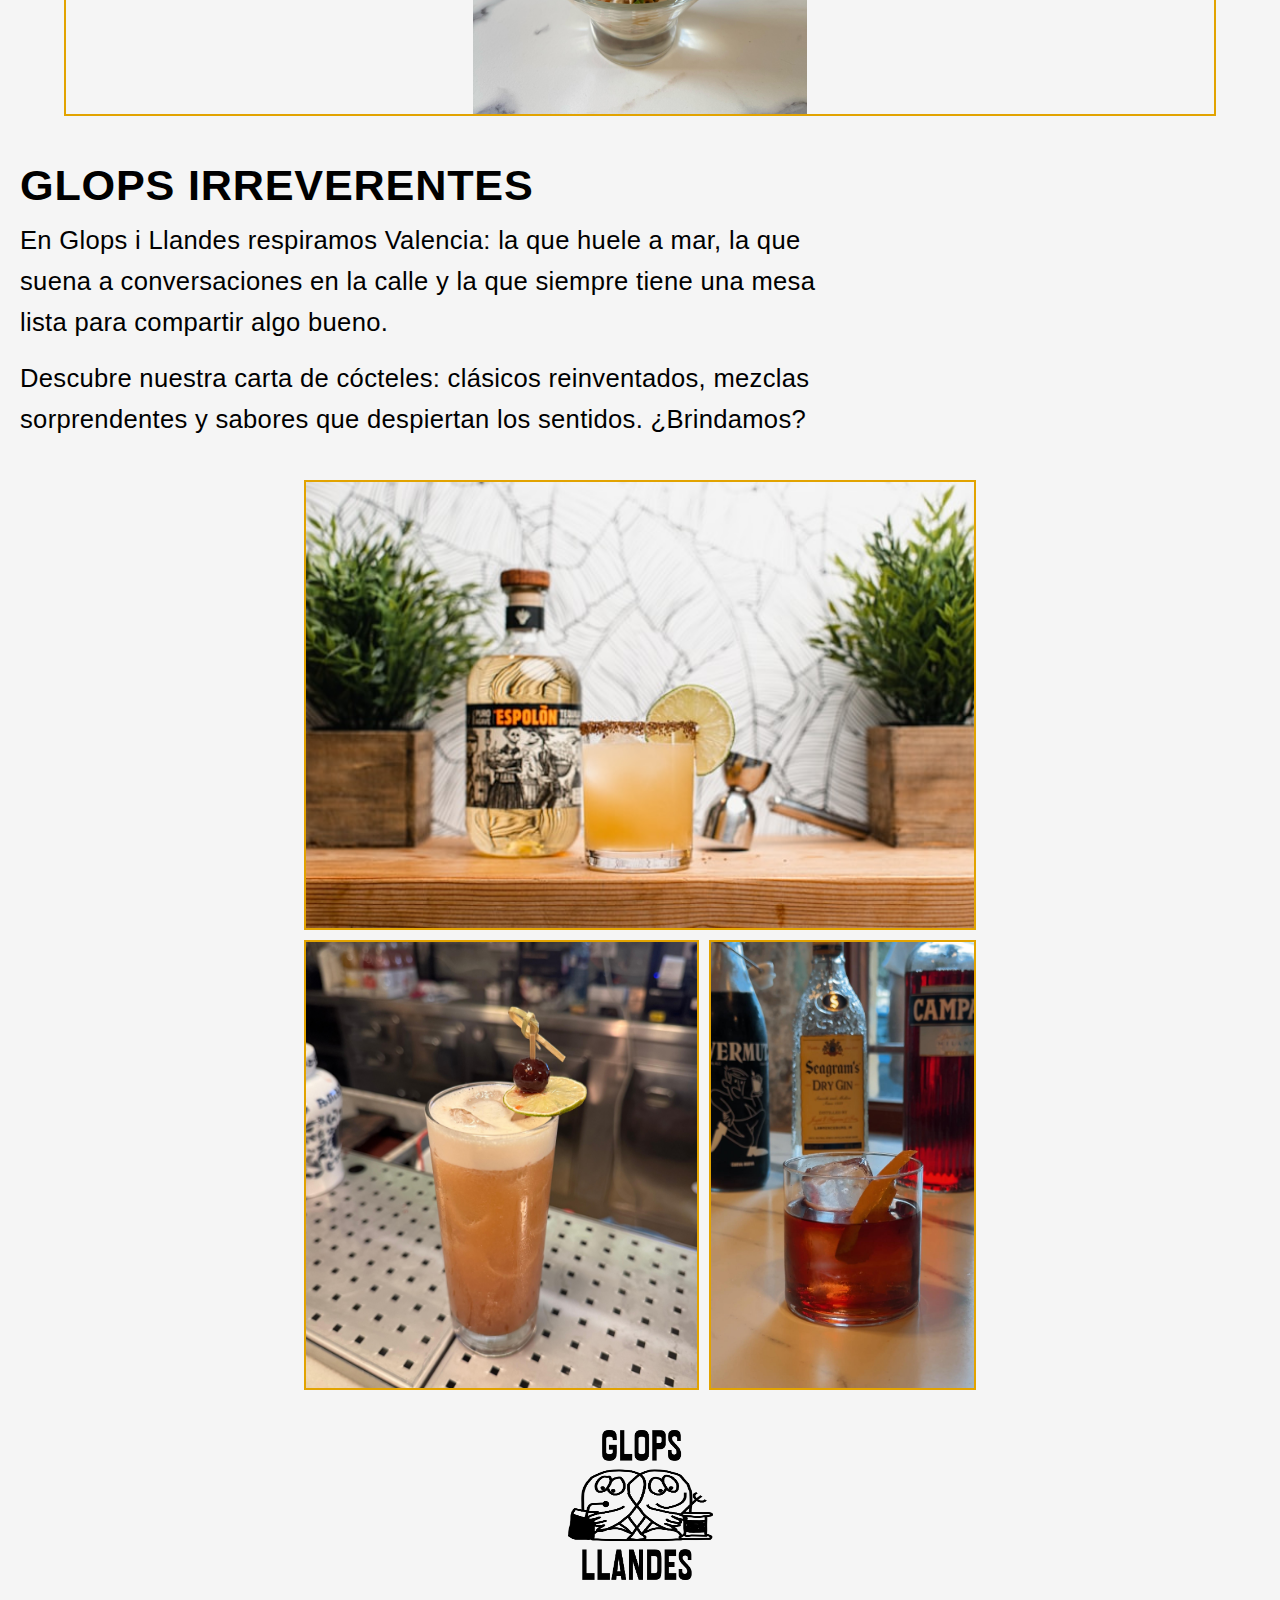
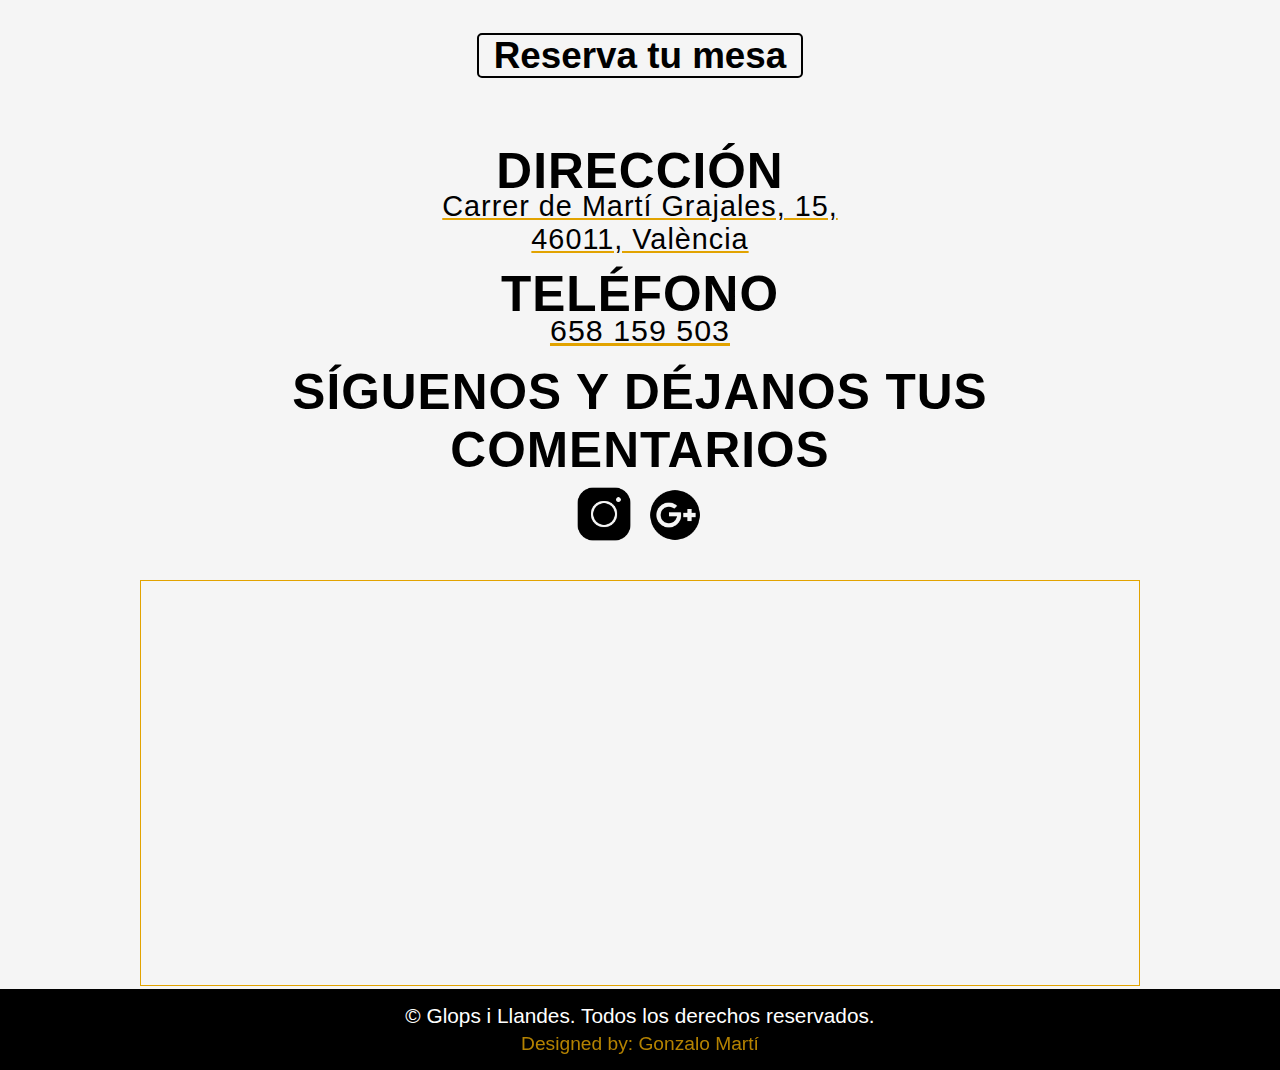
==== commit 8a26c3b4: "favicon" ====
--- a/index.html
+++ b/index.html
@@ -9,7 +9,10 @@
     <link rel="preconnect" href="https://fonts.gstatic.com" crossorigin>
     <link href="https://fonts.googleapis.com/css2?family=Poppins:wght@300;400&display=swap" rel="stylesheet">
     <link rel="stylesheet" href="CSS/style.css">
-    
+    <link rel="apple-touch-icon" sizes="180x180" href="img/favicon/apple-touch-icon.png">
+    <link rel="icon" type="image/png" sizes="32x32" href="img/favicon/favicon-32x32.png">
+    <link rel="icon" type="image/png" sizes="16x16" href="img/favicon/favicon-16x16.png">
+    <link rel="manifest" href="img/favicon/site.webmanifest">
 </head>
 <body>
 
@@ -19,7 +22,7 @@
     <!-- Hero Section -->
     <section class="hero">
         <a href="index.html" class="hero__logo">
-            <img src="img/GLOPS2-removebg-preview.png" alt="Logo Glops i Llandes" class="hero__logo-img">
+            <img src="img/TOYSJUNTOS_1.png" alt="Logo Glops i Llandes" class="hero__logo-img">
         </a>
 
         <!-- Menú Hamburguesa -->
--- a/CSS/style.css
+++ b/CSS/style.css
@@ -67,9 +67,35 @@
 }
 
 .hero__logo-img {
-    max-height: 60px;
+    max-height: 55px;
     width: auto;
 }
+@media (min-width: 1024px) and (max-height: 768px) {
+    .hero {
+      padding-top: 20vh; 
+    }
+    
+    .hero__title-img {
+      width: 40%; /* Reducir ligeramente el tamaño del logo */
+      margin-bottom: 25px; /* Menos margen inferior */
+    }
+    
+    .hero__btn {
+      margin-top: -5px; /* Ajuste fino para acercar el botón al logo */
+    }
+  }
+  
+  /* Ajuste más extremo para portátiles con pantalla muy baja */
+  @media (min-width: 1024px) and (max-height: 650px) {
+    .hero {
+      padding-top: 15vh; /* Padding aún menor para pantallas muy bajas */
+    }
+    
+    .hero__title-img {
+      width: 35%; /* Imagen más pequeña */
+      margin-bottom: 20px;
+    }
+  }
 
 /* Menú Hamburguesa */
 .hero__menu-toggle {
@@ -166,10 +192,10 @@
 .hero__title-img {
     position: relative;
     display: block;
-    margin-bottom: 35px;
+    margin-bottom: 40px;
     margin-top: 0;
-    width: 45%; 
-    max-width: 300px; 
+    width: 50%; 
+    max-width: 320px; 
 }
 
 .hero__title-image {
@@ -412,8 +438,47 @@
         padding: 3px 8px;
     }
 }
-
-
+@media (min-width: 1024px) {
+    .carousel__arrow {
+      display: flex;
+      width: 50px;
+      height: 50px;
+      opacity: 0.7;
+      background-color: white;
+    }
+    
+    .carousel__arrow:hover {
+      opacity: 1;
+      background-color: rgba(0, 0, 0, 0.8);
+    }
+    
+    .carousel__arrow--prev {
+      left: 20px;
+    }
+    
+    .carousel__arrow--next {
+      right: 20px;
+    }
+    
+    .carousel {
+      max-width: 90%;
+      margin-left: auto;
+      margin-right: auto;
+      position: relative;
+      overflow: hidden;
+    }
+    
+    .carousel__container {
+      width: 100%;
+    }
+    
+    .carousel__item {
+        width: 100%;
+        height: 450px;
+        object-fit: scale-down; /* Alternativa que muestra más de la imagen */
+        object-position: center;
+      }
+  }
 /* About2 section */ 
 .about2 {
     display: flex;
@@ -515,7 +580,19 @@
         height: 360px;
     }
 }
-
+@media (min-width: 1024px) {
+    
+    .about2__photos {
+      max-width: 90%;
+      margin-left: auto;
+      margin-right: auto;
+    }
+    
+    .foto1, .foto2, .foto3 {
+      height: auto; /* Control de altura automática */
+      max-height: 450px; /* Altura máxima */
+    }
+  }
 
 
 
@@ -674,7 +751,36 @@
     }
 }
 
-
+@media (min-width: 1024px) {
+    .mapa-interactivo {
+      width: 100%;
+      margin-left: auto;
+      margin-right: auto;
+    }
+    
+    .contenedor__reservas {
+      width: 100%;
+      max-width: 1000px;
+      margin: 0 auto;
+    }
+    .contacto__reservas {
+        align-items: center;
+        text-align: center;
+        padding-left: 0;
+      }
+      
+      .titulo__direccion, 
+      .titulo__telefono,
+      .titulo__insta {
+        text-align: center;
+      }
+      
+      .logos__comentarios {
+        display: flex;
+        justify-content: center;
+        width: 100%;
+      }
+  }
 
 
 
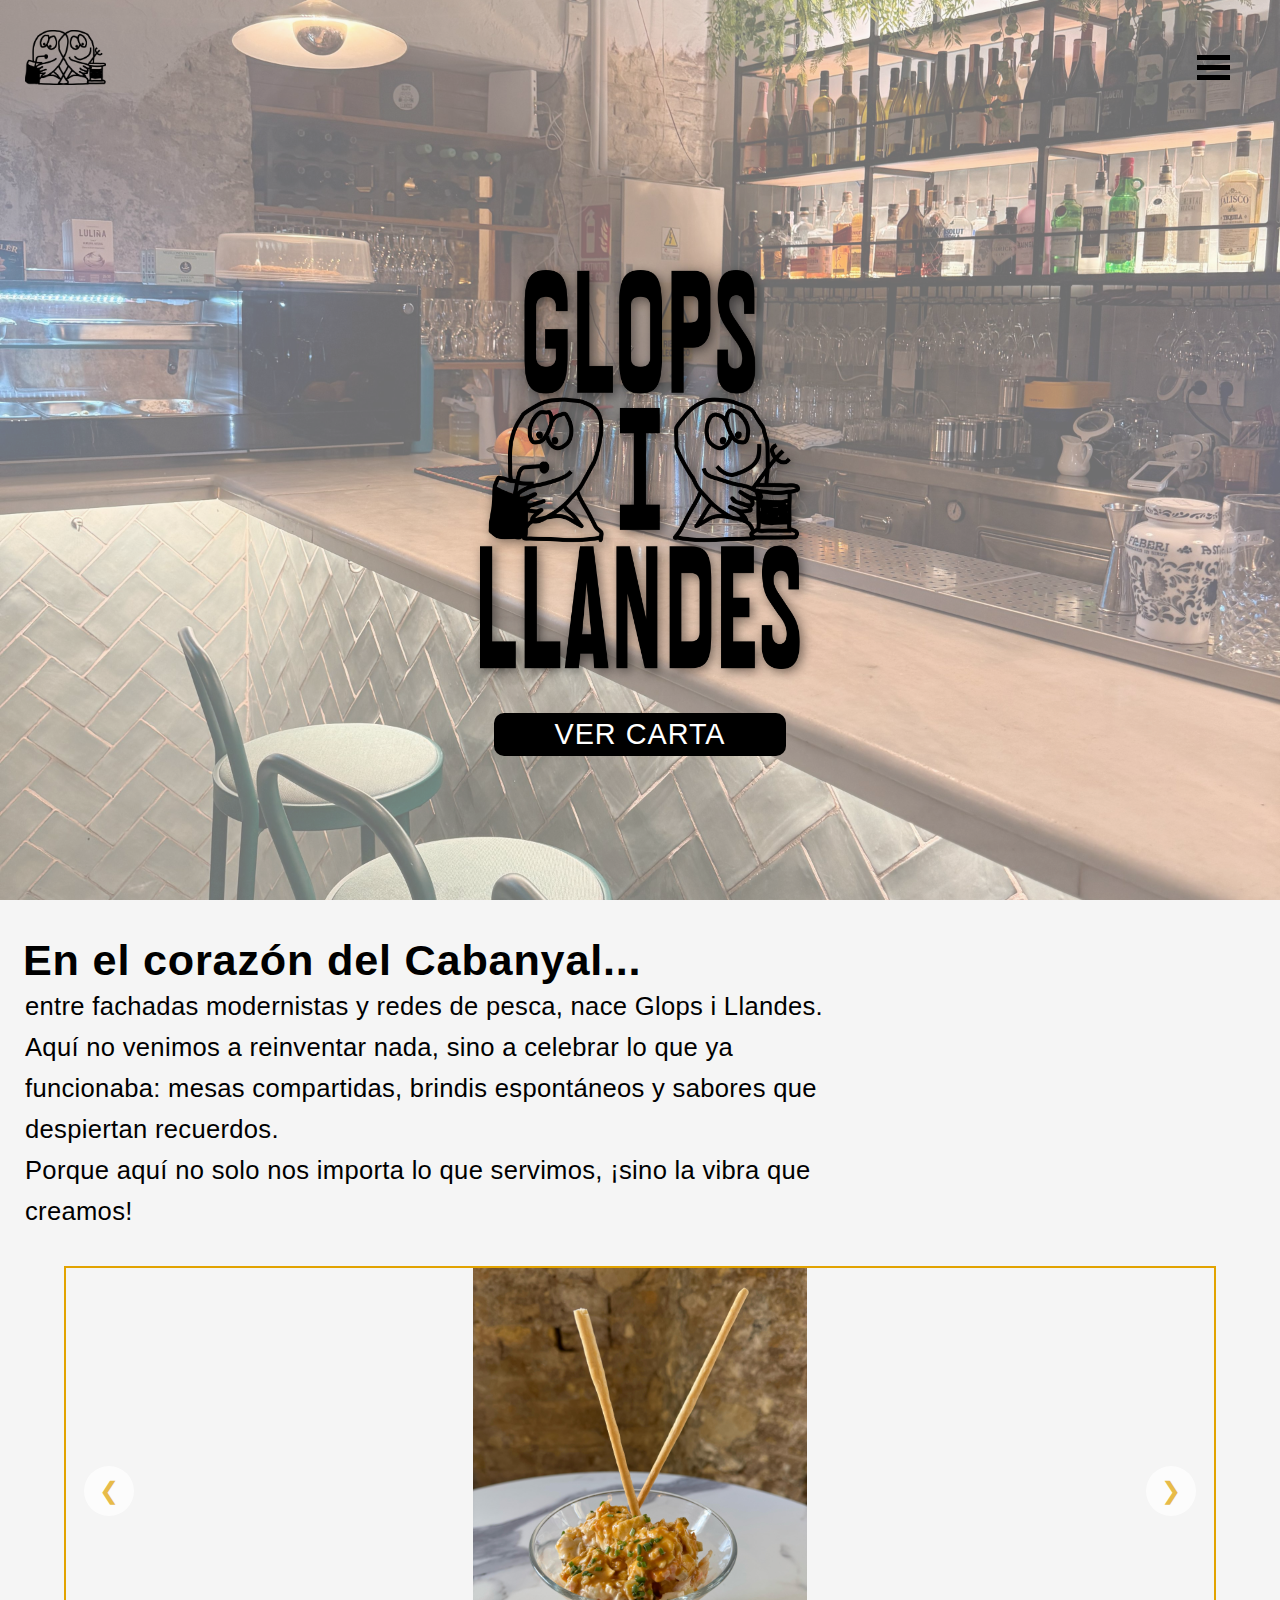
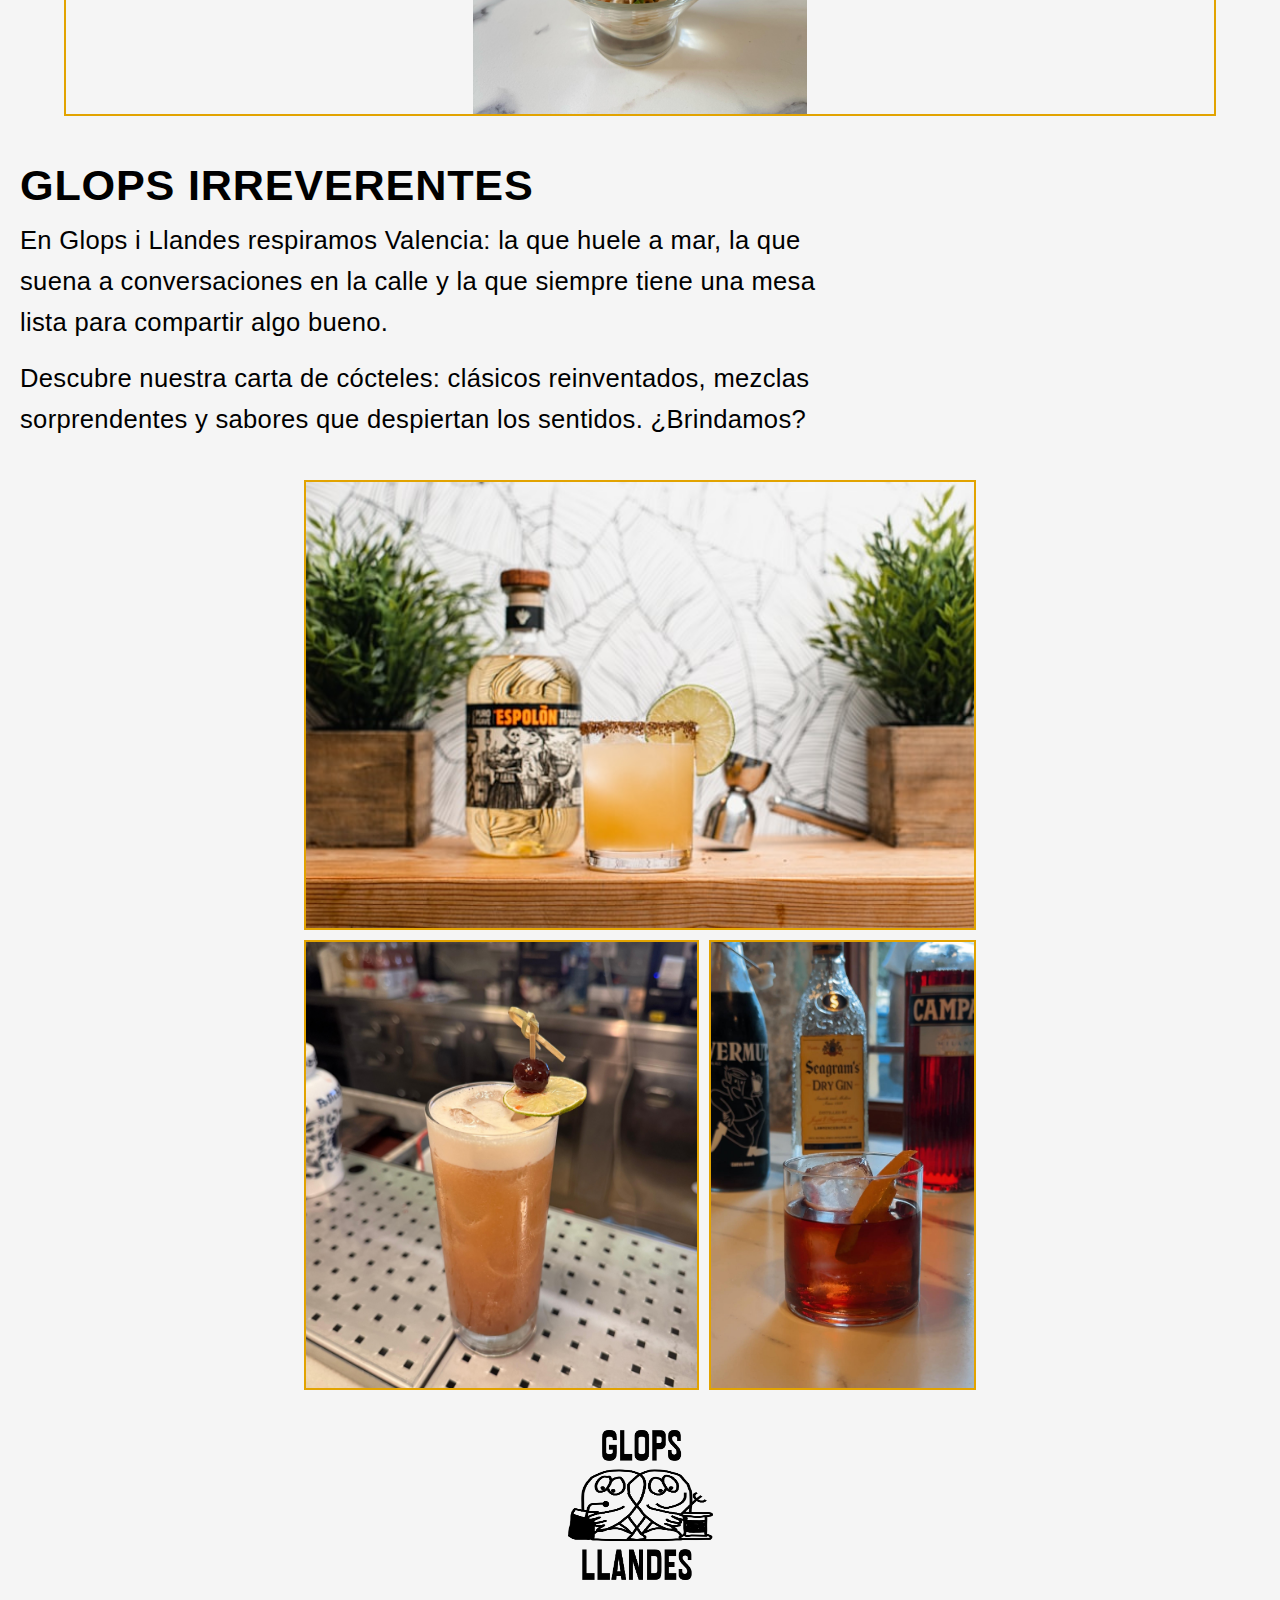
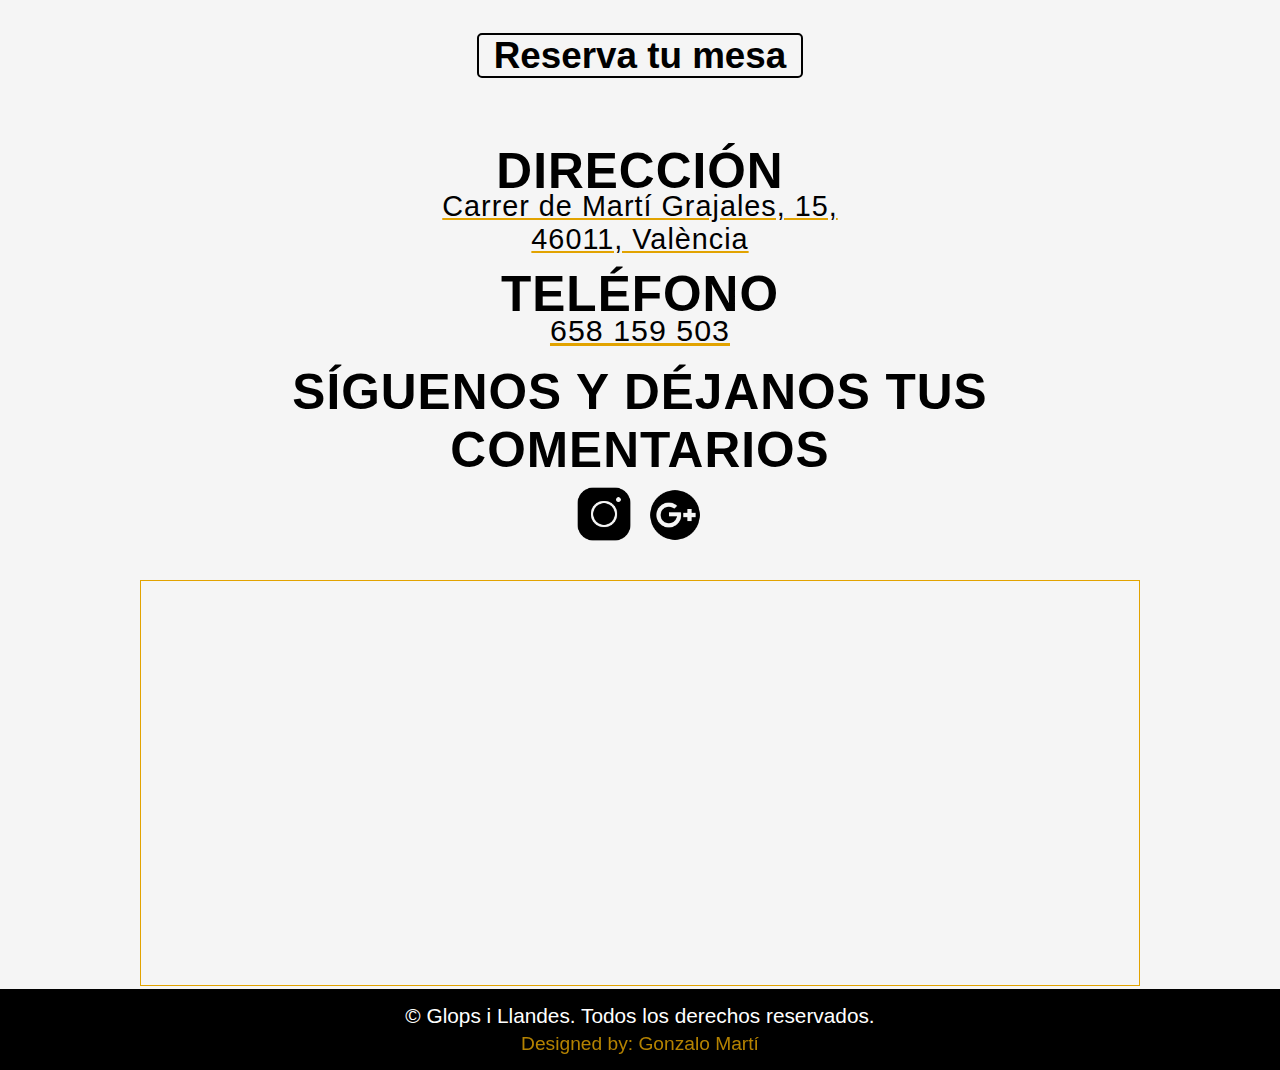
==== commit f0bf9028: "cambio imagen hero" ====
--- a/index.html
+++ b/index.html
@@ -43,7 +43,7 @@
 
         <div class="hero__content">
             <div class="hero__title-img">
-                <img src="img/CAMI_2.png" alt="GLOPS I LLANDES" class="hero__title-image">
+                <img src="img/CAMI_1.png" alt="GLOPS I LLANDES" class="hero__title-image">
             </div>
         <a href="carta.html" class="hero__btn">VER CARTA</a>
     </div>
--- a/CSS/style.css
+++ b/CSS/style.css
@@ -887,7 +887,7 @@
 /* Página Carta */
 
 .header__carta {
-    margin-bottom: 100px;
+    margin-bottom: 80px;
 }
 
 .titulo_carta{
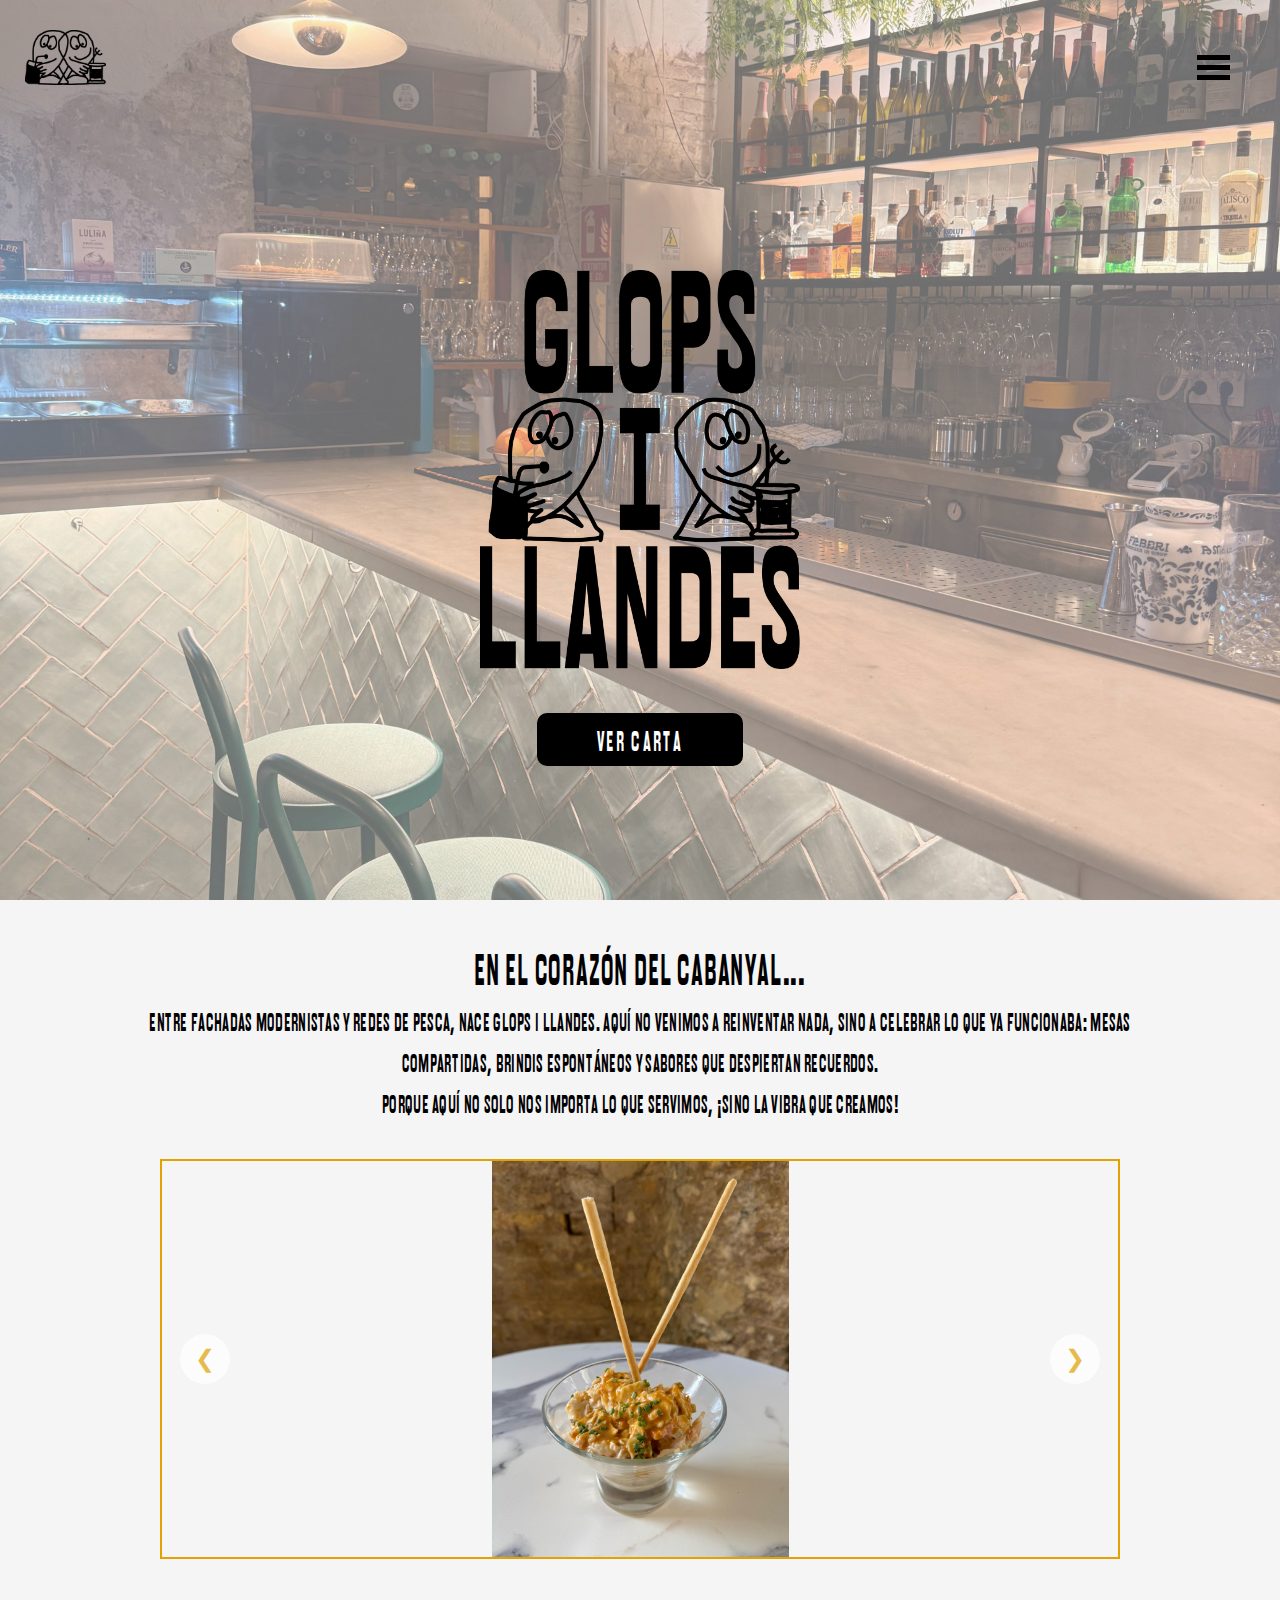
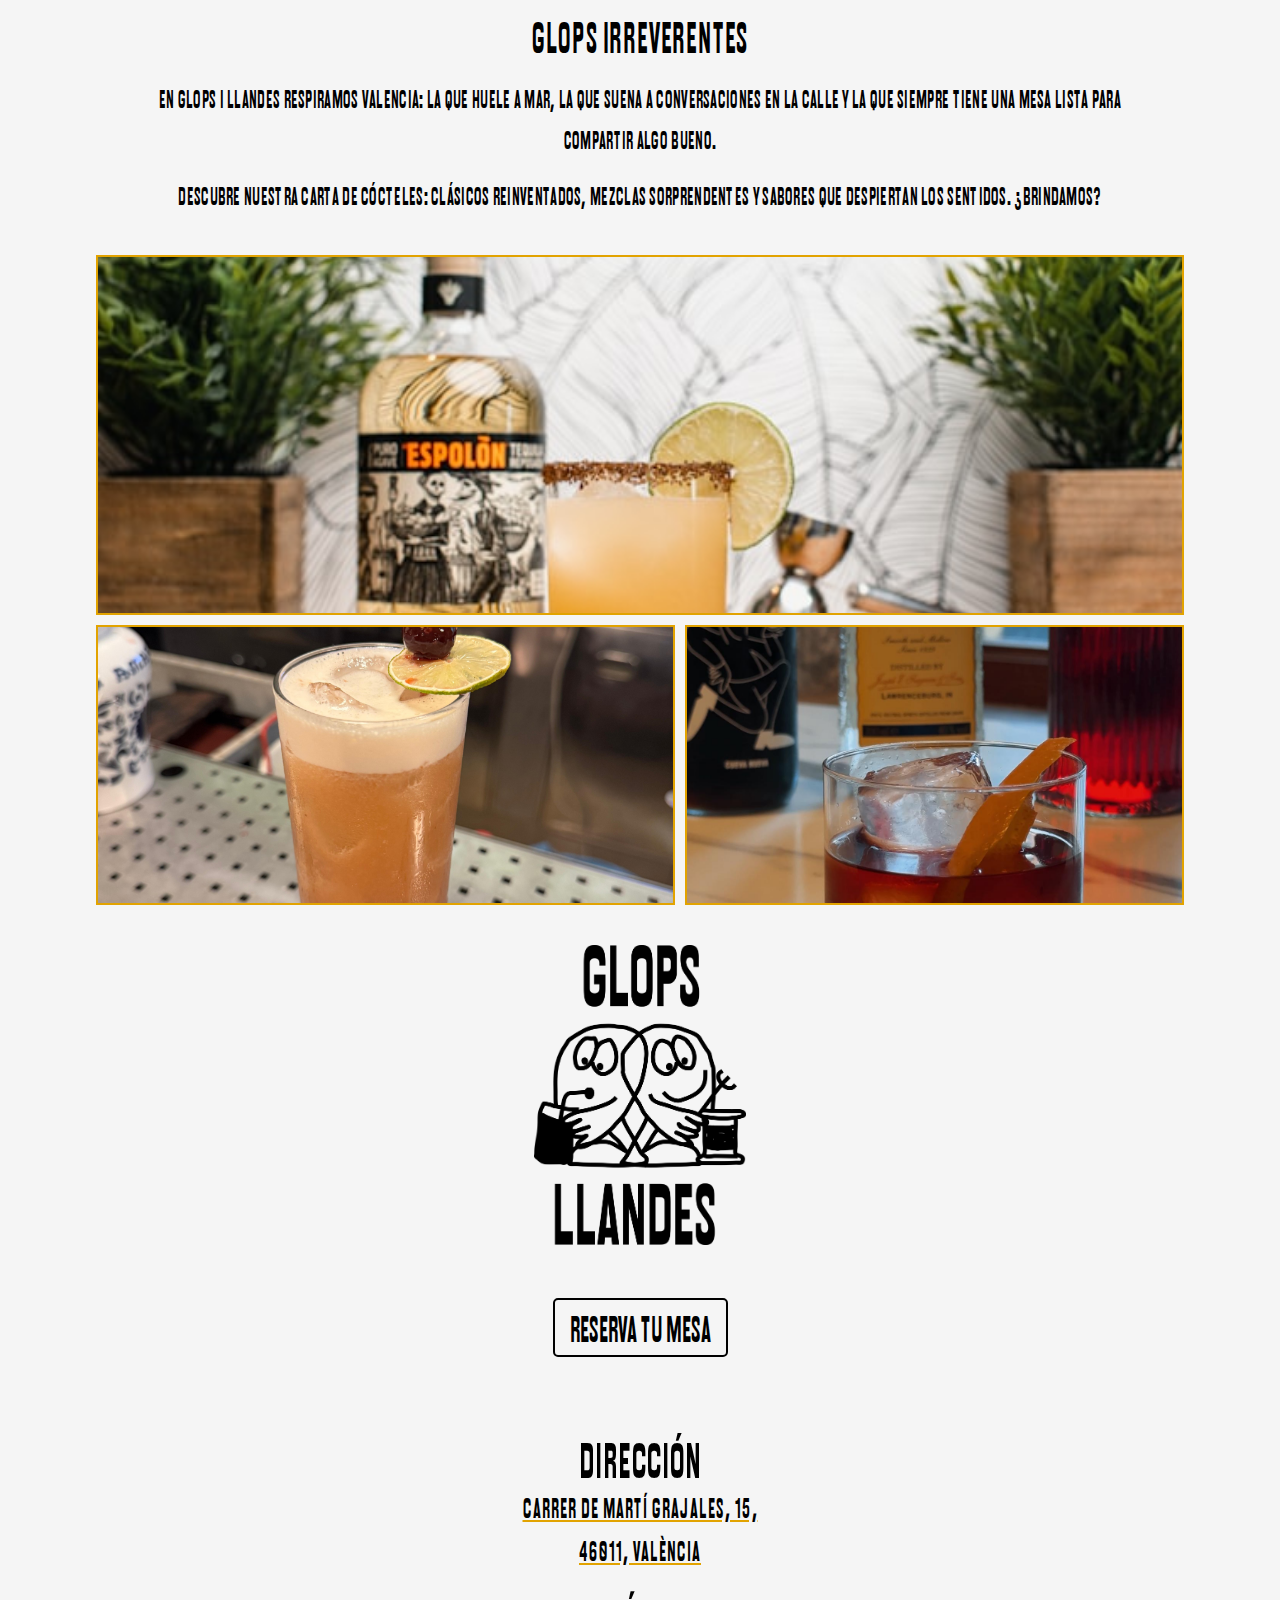
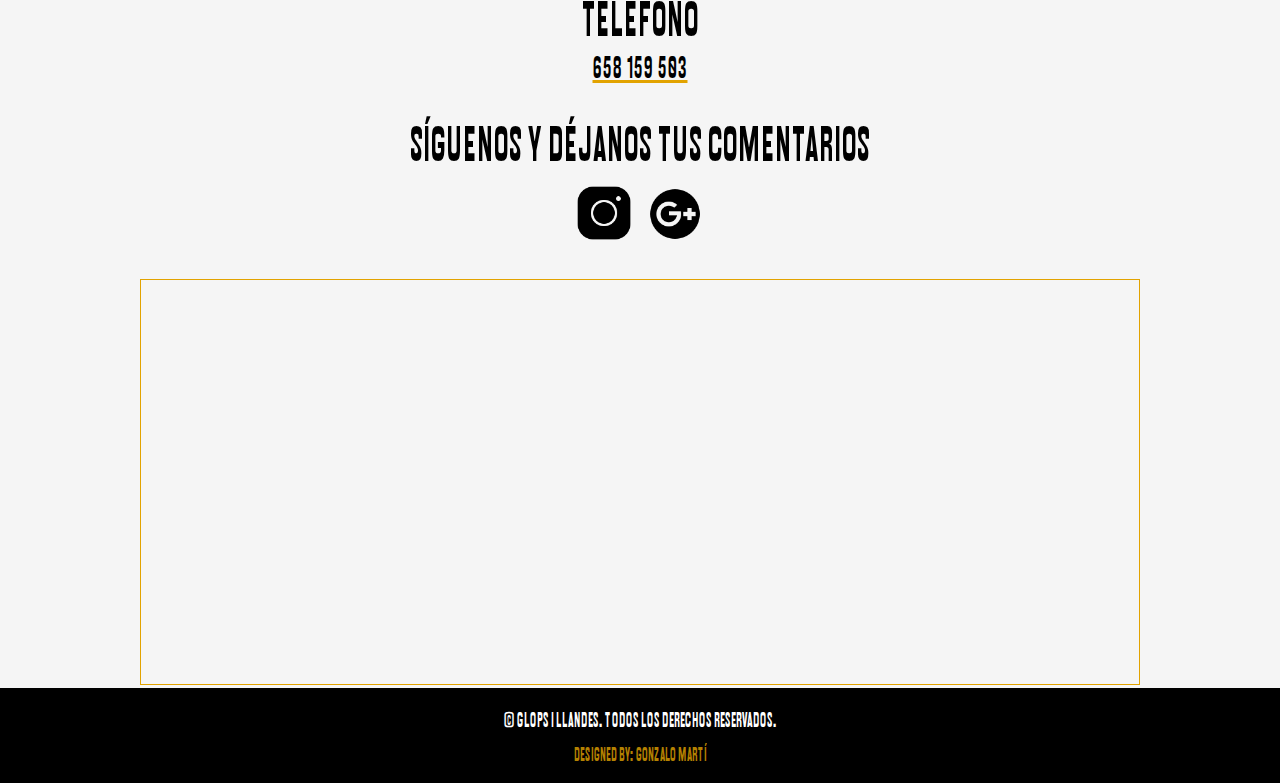
==== commit 76bddd3d: "qutando comentarios" ====
--- a/index.html
+++ b/index.html
@@ -76,7 +76,7 @@
                 <img src="img/tapa6.jpeg" alt="tosta de pescado" class="carousel__item">
             </div>
             <div class="carousel__indicators">
-                <!-- Los indicadores se generarán con JavaScript -->
+                
             </div>
         </div>
 
--- a/CSS/style.css
+++ b/CSS/style.css
@@ -12,8 +12,8 @@
 
 @font-face {
     font-family: 'Brondi Condensed';
-    src: url('/Glops_i_llandes/fonts/Brondi-Condensed.woff2') format('woff2'),
-         url('/Glops_i_llandes/fonts/Brondi-Condensed.woff') format('woff');
+    src: url('../fonts/Brondi-Condensed.woff2') format('woff2'),
+         url('../fonts/Brondi-Condensed.woff') format('woff');
     font-weight: 400;
     font-style: normal;
     font-display: swap;
@@ -76,23 +76,23 @@
     }
     
     .hero__title-img {
-      width: 40%; /* Reducir ligeramente el tamaño del logo */
-      margin-bottom: 25px; /* Menos margen inferior */
+      width: 40%; 
+      margin-bottom: 25px; 
     }
     
     .hero__btn {
-      margin-top: -5px; /* Ajuste fino para acercar el botón al logo */
-    }
-  }
-  
-  /* Ajuste más extremo para portátiles con pantalla muy baja */
+      margin-top: -5px; 
+    }
+  }
+  
+  
   @media (min-width: 1024px) and (max-height: 650px) {
     .hero {
-      padding-top: 15vh; /* Padding aún menor para pantallas muy bajas */
+      padding-top: 15vh; 
     }
     
     .hero__title-img {
-      width: 35%; /* Imagen más pequeña */
+      width: 35%; 
       margin-bottom: 20px;
     }
   }
@@ -104,7 +104,7 @@
     right: 20px;
     cursor: pointer;
     z-index: 1000;
-    background: transparent; /* Cambiado a transparente */
+    background: transparent;
     border: none;
     padding: 10px;
     transition: all 0.3s ease;
@@ -114,7 +114,7 @@
     background-color: rgba(255, 255, 255, 0.9);
 }
 
-/* Añade estas nuevas clases para la animación */
+
 .hero__menu-toggle--active .hero__menu-toggle-bar:nth-child(1) {
     transform: rotate(45deg) translate(8px, 6px);
 }
@@ -201,28 +201,13 @@
 .hero__title-image {
     width: 100%;
     height: auto;
-    filter: drop-shadow(3px 3px 6px rgba(0, 0, 0, 0.5));
-}
-/*
-.hero__title {
-    font-family: 'Brondi Condensed', sans-serif;
-    font-size: 3.8rem;
-    letter-spacing: 2.5px;
-    font-weight: 900;
-    color: black;
-    font-weight: 400;
-     text-shadow: 3px 3px 6px rgba(0, 0, 0, 0.5); 
-    position: relative;
-    display: block;
-    margin-bottom: 25px; 
-    margin-top: 0;
-}
-    */
+}
+
 
 .hero__btn {
     font-family: 'Brondi Condensed', sans-serif;
     font-size: 1.6rem;
-    letter-spacing: 1px;
+    letter-spacing: 2.3px;
     background: black;
     color: white;
     padding: 3px 50px;
@@ -242,12 +227,12 @@
 
 @media (min-width: 768px) {
     .hero__nav {
-        width: 30%; /* Reducción del ancho en pantallas grandes */
-        right: -30%; /* Ajustado para coincidir con el nuevo ancho */
+        width: 30%; 
+        right: -30%; 
     }
     
     .hero__nav-link {
-        font-size: 2rem; /* Fuente ligeramente más pequeña en pantallas grandes */
+        font-size: 2rem; 
     }
     
     .hero__nav--active {
@@ -265,13 +250,13 @@
 
 @media (min-width: 1024px) {
     .hero__nav {
-        width: 25%; /* Aún más estrecho en pantallas muy grandes */
-        right: -25%; /* Ajustado para coincidir */
+        width: 25%; 
+        right: -25%; 
     }
     
     .hero__menu-toggle {
-        top: 40px; /* Un poco más abajo en pantallas grandes */
-        right: 40px; /* Más alejado del borde */
+        top: 40px; 
+        right: 40px; 
     }
 }
 
@@ -289,7 +274,7 @@
 }
 
 .about__content{
-    padding: 10px 25px 5px;
+    padding: 10px 20px 20px;
     
 }
 
@@ -297,25 +282,24 @@
     font-family: 'Brondi Condensed', sans-serif;
     font-size: 2.7rem;
     letter-spacing: 0.8px;
-    margin-left: 23px;
     margin-bottom: 1px;
     color: black;
     text-align: start;
-    
+    margin-left: 0;
+    padding-left: 20px;
 }
 
 
 .about__text {
     max-width: 800px;
-    margin-bottom: 30px;
-    margin-top: -10px;
     line-height: 1.6;
     font-family: 'Brondi Condensed', sans-serif;
     font-size: 1.6rem;
     letter-spacing: 0.3px;
-    text-align:start;
-}
-
+    text-align: start;
+    margin-bottom: 15px;
+    margin-top: -10px;
+}
 
 
 
@@ -392,93 +376,13 @@
     position: absolute;
     color: #E2A300;
     font-family: 'Brondi Condensed', sans-serif;
-    font-size: 2.8rem !important;  /* Aumentado el tamaño de fuente */
+    font-size: 2.8rem !important;  
     z-index: 10;
     min-width: 105px; 
     text-align: center;
     letter-spacing: 1px;
 }
 
-/* Media queries para dispositivos móviles */
-@media (max-width: 768px) {
-    .carousel__arrow {
-        width: 35px;
-        height: 35px;
-        font-size: 18px;
-    }
-    
-    .carousel__arrow--prev {
-        left: 10px;
-    }
-    
-    .carousel__arrow--next {
-        right: 10px;
-    }
-    
-    .carousel__counter {
-        bottom: 10px;
-        right: 10px;
-        font-size: 1.1rem;
-        padding: 4px 10px;
-    }
-}
-
-/* Media queries para pantallas pequeñas */
-@media (max-width: 480px) {
-    .carousel__arrow {
-        width: 30px;
-        height: 30px;
-        font-size: 16px;
-    }
-    
-    .carousel__counter {
-        bottom: 8px;
-        right: 8px;
-        font-size: 1rem;
-        padding: 3px 8px;
-    }
-}
-@media (min-width: 1024px) {
-    .carousel__arrow {
-      display: flex;
-      width: 50px;
-      height: 50px;
-      opacity: 0.7;
-      background-color: white;
-    }
-    
-    .carousel__arrow:hover {
-      opacity: 1;
-      background-color: rgba(0, 0, 0, 0.8);
-    }
-    
-    .carousel__arrow--prev {
-      left: 20px;
-    }
-    
-    .carousel__arrow--next {
-      right: 20px;
-    }
-    
-    .carousel {
-      max-width: 90%;
-      margin-left: auto;
-      margin-right: auto;
-      position: relative;
-      overflow: hidden;
-    }
-    
-    .carousel__container {
-      width: 100%;
-    }
-    
-    .carousel__item {
-        width: 100%;
-        height: 450px;
-        object-fit: scale-down; /* Alternativa que muestra más de la imagen */
-        object-position: center;
-      }
-  }
 /* About2 section */ 
 .about2 {
     display: flex;
@@ -513,7 +417,7 @@
     margin-top: -10px;
 }
 .about2__text + .about2__text {
-    margin-top: 0; /* Elimina el margen superior para párrafos consecutivos */
+    margin-top: 0; 
 }
 
 .about2__photos {
@@ -551,7 +455,7 @@
     grid-area: foto3;
 }
 
-/* Estilo para todas las imágenes */
+
 .foto__img {
     width: 100%;
     height: 100%;
@@ -560,8 +464,68 @@
     display: block;
 }
 
-/* Ajustes para pantallas más grandes */
-@media (min-width: 768px) {
+
+
+
+@media (max-width: 480px) {
+    .carousel__arrow {
+        width: 30px;
+        height: 30px;
+        font-size: 16px;
+    }
+    
+    .carousel__counter {
+        bottom: 8px;
+        right: 8px;
+        font-size: 1rem;
+        padding: 3px 8px;
+    }
+    
+    .about__title, .about2__title {
+        font-size: 2.3rem;
+    }
+    
+    .about__text, .about2__text {
+        font-size: 1.4rem;
+    }
+}
+
+
+@media (max-width: 768px) {
+    .carousel__arrow {
+        width: 35px;
+        height: 35px;
+        font-size: 18px;
+    }
+    
+    .carousel__arrow--prev {
+        left: 10px;
+    }
+    
+    .carousel__arrow--next {
+        right: 10px;
+    }
+    
+    .carousel__counter {
+        bottom: 10px;
+        right: 10px;
+        font-size: 1.1rem;
+        padding: 4px 10px;
+    }
+}
+
+@media (min-width: 768px) and (max-width: 1023px) {
+    .about__title, .about2__title {
+        text-align: center;
+        padding-left: 0;
+    }
+    
+    .about__text, .about2__text {
+        margin-left: auto;
+        margin-right: auto;
+        text-align: center;
+    }
+    
     .foto1 {
         height: 380px;
     }
@@ -569,9 +533,165 @@
     .foto2, .foto3 {
         height: 320px;
     }
-}
-
-@media (min-width: 1024px) {
+    
+    .carousel__item {
+        height: 400px;
+        object-fit: contain;
+    }
+    
+    .carousel {
+        width: 90%;
+        margin-left: auto;
+        margin-right: auto;
+    }
+    
+    .carousel__container {
+        width: 100%;
+    }
+    
+    .carousel__item {
+        width: 100%;
+    }
+}
+
+
+@media (min-width: 1024px) and (max-width: 1365px) {
+    .about__title, .about2__title {
+        display: flex;
+        justify-content: center;
+        align-items: center;
+        padding-left: 0;
+    }
+    
+    .about__text, .about2__text {
+        display: flex;
+        justify-content: center;
+        align-items: center;
+        margin-left: auto;
+        margin-right: auto;
+        text-align: center;
+        max-width: 80%;
+    }
+    
+    .carousel__arrow {
+        display: flex;
+        width: 50px;
+        height: 50px;
+        opacity: 0.7;
+        background-color: white;
+    }
+    
+    .carousel__arrow:hover {
+        opacity: 1;
+        background-color: rgba(0, 0, 0, 0.8);
+    }
+    
+    .carousel__arrow--prev {
+        left: 20px;
+    }
+    
+    .carousel__arrow--next {
+        right: 20px;
+    }
+    
+    .carousel {
+        width: 75%;
+        max-width: 75%;
+        margin-left: auto;
+        margin-right: auto;
+    }
+    
+    .carousel__item {
+        width: 100%;
+        height: 400px;
+        object-fit: contain;
+    }
+    
+    .foto1 {
+        height: 360px;
+    }
+    
+    .foto2, .foto3 {
+        height: 280px;
+    }
+    
+    .about2__photos {
+        width: 85%;
+        margin-left: auto;
+        margin-right: auto;
+    }
+}
+
+
+@media (min-width: 1366px) {
+    .about__title, .about2__title {
+        display: flex;
+        justify-content: center;
+        align-items: center;
+        padding-left: 0;
+    }
+    
+    .about__text, .about2__text {
+        display: flex;
+        justify-content: center;
+        align-items: center;
+        margin-left: auto;
+        margin-right: auto;
+        text-align: center;
+        max-width: 800px;
+    }
+    
+    .carousel__arrow {
+        display: flex;
+        width: 50px;
+        height: 50px;
+        opacity: 0.7;
+        background-color: white;
+    }
+    
+    .carousel__arrow:hover {
+        opacity: 1;
+        background-color: rgba(0, 0, 0, 0.8);
+    }
+    
+    .carousel__arrow--prev {
+        left: 20px;
+    }
+    
+    .carousel__arrow--next {
+        right: 20px;
+    }
+    
+    .carousel {
+        max-width: 50%;
+        margin-left: auto;
+        margin-right: auto;
+        position: relative;
+        overflow: hidden;
+    }
+    
+    .carousel__container {
+        width: 100%;
+    }
+    
+    .carousel__item {
+        width: 100%;
+        height: 450px;
+        object-fit: scale-down;
+        object-position: center;
+    }
+    
+    .about2__photos {
+        max-width: 90%;
+        margin-left: auto;
+        margin-right: auto;
+    }
+    
+    .foto1, .foto2, .foto3 {
+        height: auto;
+        max-height: 450px;
+    }
+    
     .foto1 {
         height: 420px;
     }
@@ -580,19 +700,6 @@
         height: 360px;
     }
 }
-@media (min-width: 1024px) {
-    
-    .about2__photos {
-      max-width: 90%;
-      margin-left: auto;
-      margin-right: auto;
-    }
-    
-    .foto1, .foto2, .foto3 {
-      height: auto; /* Control de altura automática */
-      max-height: 450px; /* Altura máxima */
-    }
-  }
 
 
 
@@ -624,8 +731,8 @@
 }
 
 .logo__reservas img {
-    width: 145px;
-    height: 150px;
+    max-height: 150px;
+    width: auto;
 }
 
 
@@ -748,6 +855,10 @@
     .mapa-interactivo,
     .mapa-interactivo iframe {
         min-height: 400px;
+    }
+    .logo__reservas img {
+        max-height: 300px;
+        width: auto;
     }
 }
 
@@ -802,7 +913,7 @@
     font-family: 'Brondi Condensed', sans-serif;
     font-size: 1.8rem;
     margin-left: 30px;
-    margin-top: 50px;
+    margin-top: -15px;
 }
 
 .covermanager-widget {
@@ -813,7 +924,7 @@
     width: 100%;
 }
 .covermanager-widget iframe {
-    min-height: 700px; /* Altura mínima para asegurar que el calendario se vea completo */
+    min-height: 700px; 
     width: 100%;
 }
 
@@ -856,7 +967,7 @@
 
 @media (max-width: 768px) {
     .covermanager-widget iframe {
-        height: 750px !important; /* Aumentado un poco para asegurar que todo se vea */
+        height: 750px !important; 
     }
     
     .titulo__reserva {
@@ -867,7 +978,7 @@
 
 @media (min-width: 768px) {
     .header_carta {
-        padding-top: 100px; /* Más espacio en pantallas grandes */
+        padding-top: 100px;
     }
     
     .titulo__reserva {
@@ -875,7 +986,7 @@
     }
     
     .covermanager-widget iframe {
-        min-height: 650px; /* Ajustado para pantallas grandes */
+        min-height: 650px; 
     }
 }
 
@@ -888,6 +999,42 @@
 
 .header__carta {
     margin-bottom: 80px;
+}
+
+
+.language-toggle {
+    margin: 15px 0;
+    display: flex;
+    justify-content: center;
+    gap: 10px;
+}
+
+.lang-btn {
+    background: #f0f0f0;
+    border: none;
+    padding: 8px 20px;
+    margin: 0 5px;
+    cursor: pointer;
+    border-radius: 4px;
+    font-family: 'Brondi Condensed', sans-serif;
+    font-size: 1.5rem;
+    transition: all 0.3s;
+}
+@media (max-width: 450px) {
+    .language-toggle .lang-btn {
+      color: black !important;
+      -webkit-text-fill-color: black; 
+      text-decoration: none;
+    }
+  }
+
+.lang-btn.active {
+    background: #E2A300;
+    color: black;
+}
+
+.hidden {
+    display: none !important;
 }
 
 .titulo_carta{
@@ -1036,7 +1183,7 @@
     margin: 0 0 8px 0;
   }
 
-/* Divisor con línea y texto */
+
 .bebidas-divisor {
     display: flex;
     align-items: center;
@@ -1059,7 +1206,7 @@
     letter-spacing: 1px;
   }
   
-  /* Cabecera de cada sección de bebidas */
+
   .bebidas-header {
     width: 100%;
     text-align: center;
@@ -1083,7 +1230,7 @@
     text-align: center;
   }
   
-  /* Lista de bebidas */
+ 
   .bebidas-items {
     list-style: none;
     padding: 0;
@@ -1103,7 +1250,7 @@
     border-bottom: none;
   }
   
-  /* Nombre y descripción de bebidas */
+ 
   .bebida-nombre {
     font-family: 'Brondi Condensed', sans-serif;
     font-size: 1.3rem;
@@ -1178,7 +1325,7 @@
     }
   }
 
-  /* Información de precios para destilados */
+  
 .destilados-info {
     font-family: 'Brondi Condensed', sans-serif;
     font-size: 1.3rem;
@@ -1189,7 +1336,7 @@
     font-style: italic;
   }
   
-  /* Para destilados con múltiples precios */
+ 
   .bebida-precio-multiple {
     display: flex;
     gap: 6px;
@@ -1264,7 +1411,7 @@
     border-bottom: none;
 }
 
-/* Para todos los navegadores - se aplica con JavaScript */
+
 .menu-items li.no-border-bottom {
     border-bottom: none;
 }
@@ -1276,7 +1423,7 @@
     display: flex;
     align-items: center;
     flex: 1;
-    min-width: 0; /* Importante para que text-overflow funcione */
+    min-width: 0; 
 }
 
 .bebida-nombre,
@@ -1294,7 +1441,7 @@
     }
 }
 
-/* Estilo para las descripciones de platos */
+
 .dish-descripcion {
     font-family: 'Poppins';
     font-size: 0.6rem;
@@ -1314,7 +1461,7 @@
     border-bottom: none;
 }
 
-/* Leyenda de alérgenos */
+
 
 .allergens {
     font-size: 0.8rem;
@@ -1379,7 +1526,7 @@
 }
 
 @media (min-width: 768px) {
-    /* Estilos del acordeón */
+    
     .acordeon-contenido.activo {
         padding: 20px 15px;
     }
@@ -1403,7 +1550,7 @@
         left: 150px;
     }
     
-    /* Estilos del menú */
+   
     .menu-column {
         width: 48%;
     }
@@ -1422,12 +1569,12 @@
     }
     
     .menu-items li {
-        font-size: 1.6rem;  /* Mantener el tamaño más grande para mejor legibilidad */
+        font-size: 1.6rem;  
         padding: 8px 0;
     }
     
     .price {
-        font-size: 1.6rem;  /* Mantener el tamaño más grande para mejor legibilidad */
+        font-size: 1.6rem;  
     }
     
     .nombre__llandes {
@@ -1435,9 +1582,8 @@
     }
     
     .dish-descripcion {
-        font-size: 0.9rem; /* Tamaño para tablets */
-        padding-left: 0; /* Mantener alineado con título */
-    }
+        font-size: 0.9rem; 
+        padding-left: 0;
 
     .bebidas-title {
         font-size: 1.4rem;
@@ -1501,8 +1647,8 @@
     }
     
     .dish-descripcion {
-        font-size: 1rem; /* Tamaño para desktop */
-        padding-left: 0; /* Mantener alineado con título */
+        font-size: 1rem; 
+        padding-left: 0; 
     }
     .allergens-legend {
         width: 90%;
@@ -1527,7 +1673,7 @@
 }
 
 
-/* Para dispositivos móviles muy pequeños */
+
 @media (max-width: 375px) {
     .hero__title-img {
       width: 65%;
@@ -1607,5 +1753,6 @@
 }
 .footer a {
     text-decoration: none;
-    color: inherit; /* Esto mantendrá el color original del texto */
+    color: inherit; 
+}
 }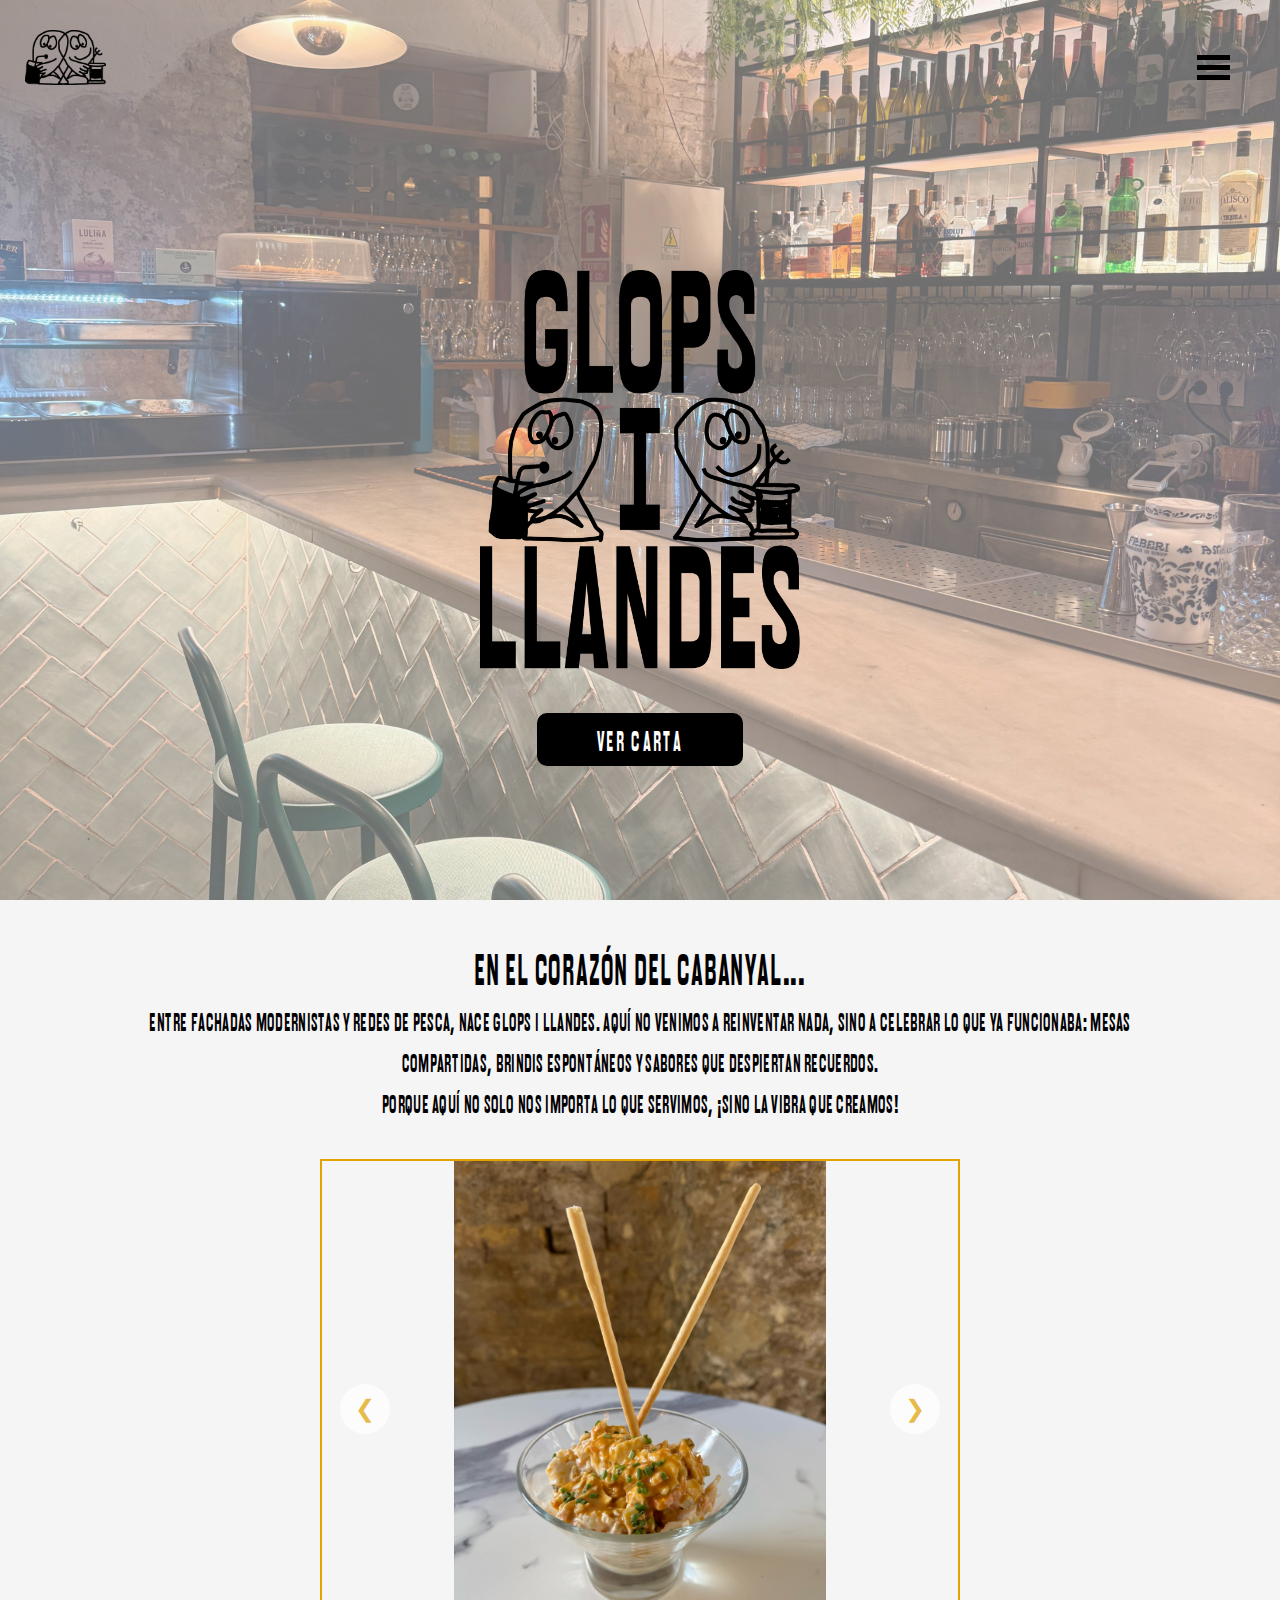
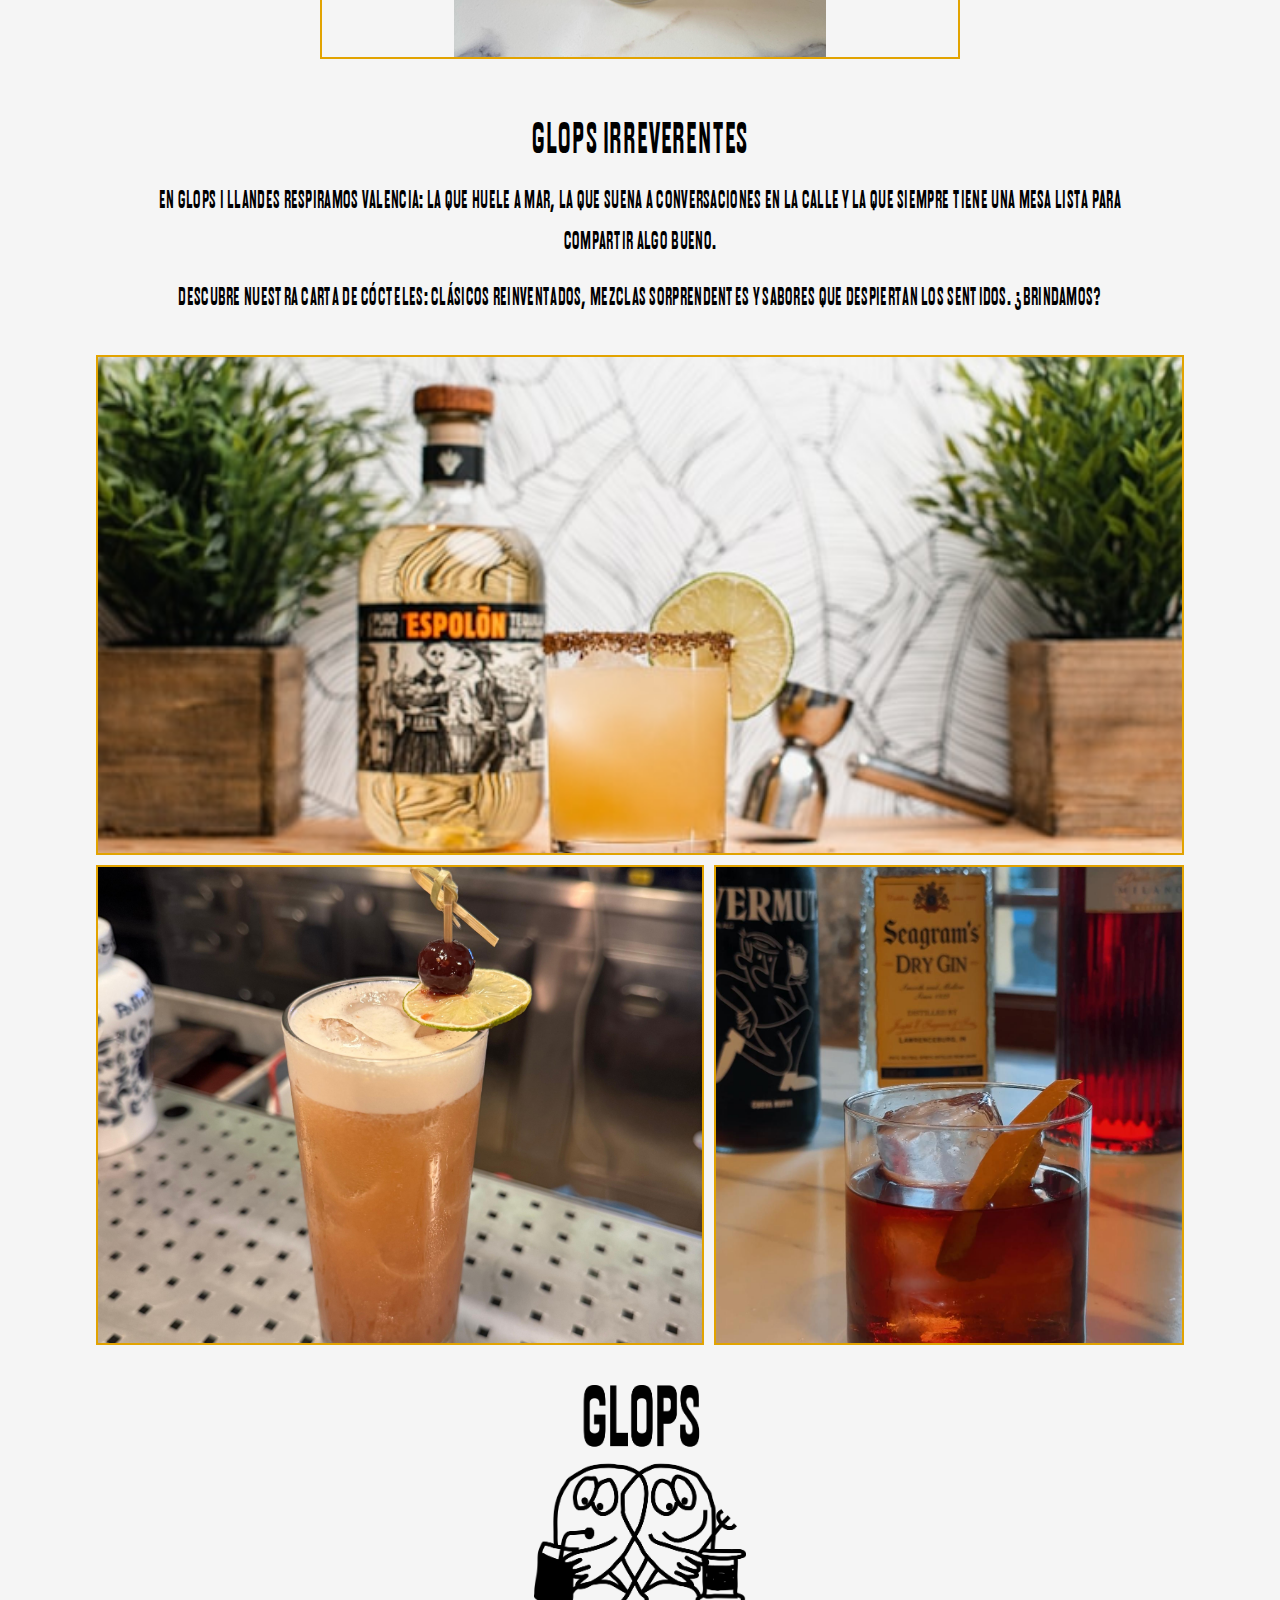
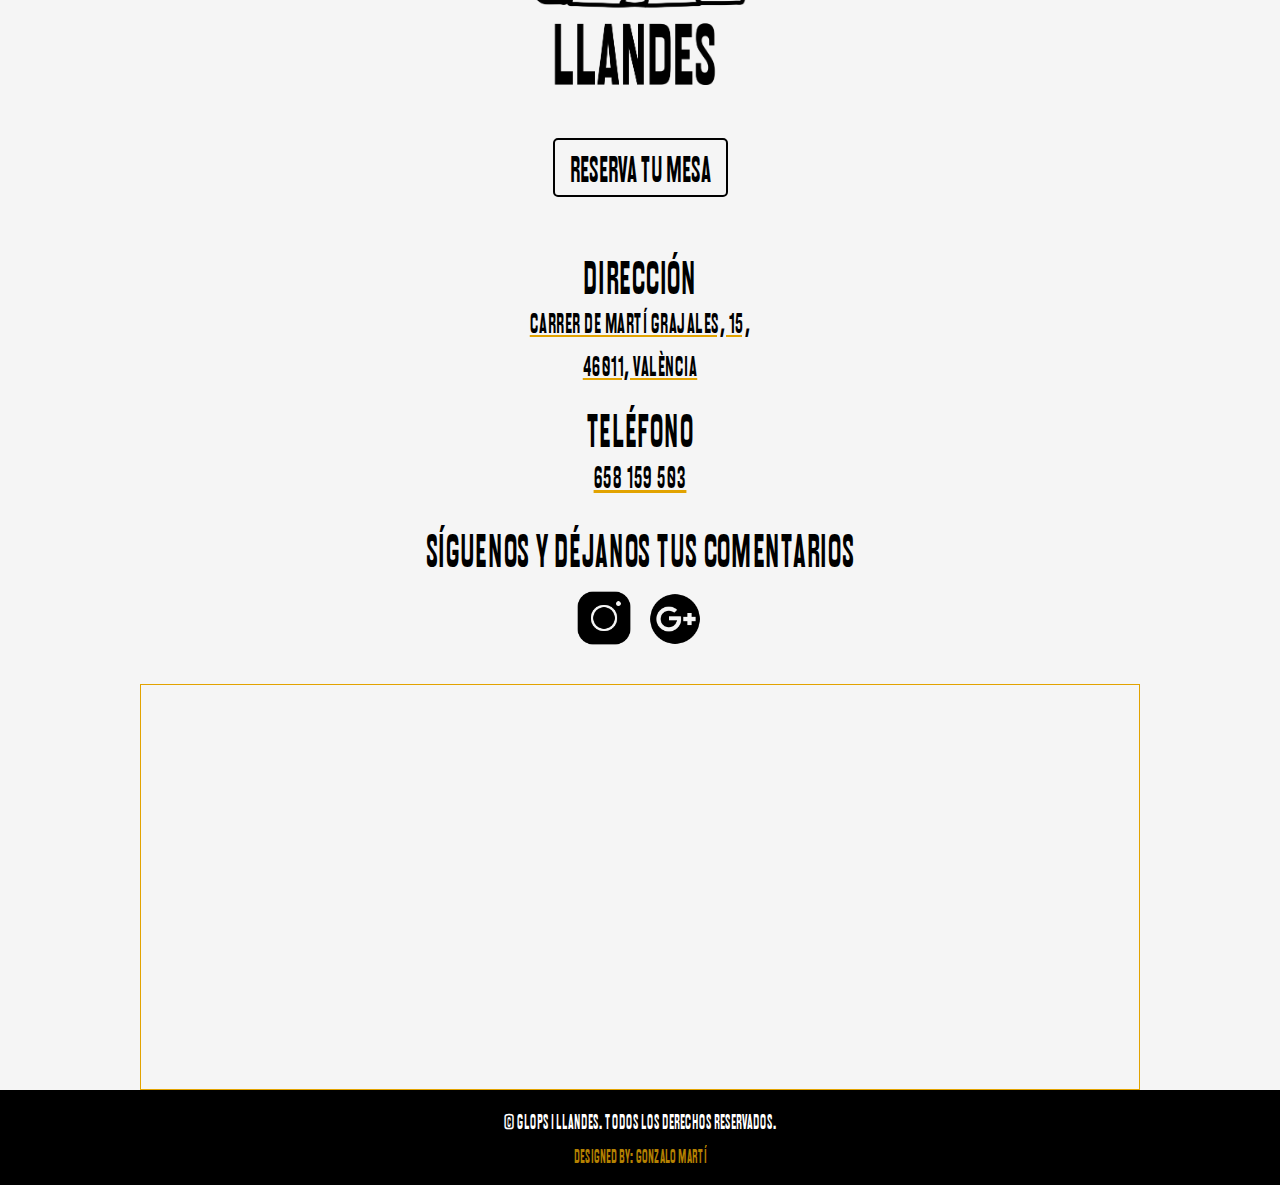
==== commit b2a9fc15: "cambios seccion reservas" ====
--- a/index.html
+++ b/index.html
@@ -59,7 +59,7 @@
             <h2 class="about__title">En el corazón del Cabanyal...</h2>
             <div class="about__content">
             <p class="about__text">
-                entre fachadas modernistas y redes de pesca, nace Glops i Llandes. 
+                Entre fachadas modernistas y redes de pesca, nace Glops i Llandes. 
                 Aquí no venimos a reinventar nada, sino a celebrar lo que ya funcionaba:
                mesas compartidas, brindis espontáneos y sabores que despiertan recuerdos.
                 <br> Porque aquí no solo nos importa lo que servimos, ¡sino la vibra que creamos!
--- a/CSS/style.css
+++ b/CSS/style.css
@@ -441,7 +441,7 @@
 
 
 .foto2, .foto3 {
-    height: 210px;
+    height: 240px;
     overflow: hidden;
     position: relative;
     border: 2px solid #E2A300;
@@ -595,24 +595,24 @@
     }
     
     .carousel {
-        width: 75%;
-        max-width: 75%;
+        width: 50%;
+        max-width: 50%;
         margin-left: auto;
         margin-right: auto;
     }
     
     .carousel__item {
         width: 100%;
-        height: 400px;
+        height: 500px;
         object-fit: contain;
     }
     
     .foto1 {
-        height: 360px;
+        height: 500px;
     }
     
     .foto2, .foto3 {
-        height: 280px;
+        height: 480px;
     }
     
     .about2__photos {
@@ -755,31 +755,28 @@
 .contacto__reservas {
     display: flex;
     flex-direction: column;
-    align-items: flex-start;
-    margin-top: 20px; 
+    align-items: flex-start; 
     width: 100%;
-    padding-left: 20px;
+    padding-left: 50px;
     box-sizing: border-box;
 }
 .titulo__direccion, 
 .titulo__insta {
     font-family: 'Brondi Condensed', sans-serif;
-    font-size: 3.1rem;
-    letter-spacing: 1px;
+    font-size: 2.9rem;
+    letter-spacing: 0.7px;
     text-align: left; 
     width: 100%;
-     
     text-transform: uppercase;
     margin-top: 15px; 
     margin-bottom: -10px;
 }
 .titulo__telefono{
     font-family: 'Brondi Condensed', sans-serif;
-    font-size: 3.1rem;
-    letter-spacing: 1px;
+    font-size: 2.9rem;
+    letter-spacing: 0.7px;
     text-align: left; 
     width: 100%;
-     
     text-transform: uppercase;
     margin-top: -20px; 
     margin-bottom: -10px;
@@ -807,7 +804,7 @@
     text-decoration: none;
     font-family: 'Brondi Condensed', sans-serif;
     font-size: 1.8rem;
-    letter-spacing: 1px;
+    letter-spacing: 0.5px;
     margin-top: 0;
     
     
@@ -829,7 +826,7 @@
     text-decoration: none;
     font-family: 'Brondi Condensed', sans-serif;
     font-size: 1.9rem;
-    letter-spacing: 1px;
+    letter-spacing: 0.8px;
     margin-top: 0;
     text-decoration: underline #E2A300;
 }
@@ -1063,6 +1060,7 @@
     text-transform: uppercase;
     border: none;
     width: 100%;
+    border-radius: 4px;
     cursor: pointer;
     margin-bottom: 10px;
     transition: background-color 0.3s ease;
@@ -1731,13 +1729,18 @@
 
 
 
+
+
+
+  /* Section Footer */ 
+
 .footer {
     background-color: #000000;
     padding: 15px 0;
     text-align: center;
     color: white;
     font-family: 'Brondi Condensed', sans-serif;
-    margin-top: 3px;
+    
 }
 
 .footer__copyright {
@@ -1755,4 +1758,33 @@
     text-decoration: none;
     color: inherit; 
 }
-}+}
+
+@media (max-width: 760px) {
+    .footer {
+      background-color: #000000;
+      padding: 15px 0;
+      text-align: center;
+      color: white;
+      font-family: 'Brondi Condensed', sans-serif;
+      margin-top: 3px;
+      width: 100%; /* Asegura que ocupe todo el ancho */
+    }
+  
+    .footer__copyright {
+      font-size: 1.3rem;
+      margin: 0 0 5px 0;
+      color: white;
+    }
+  
+    .footer__credits {
+      font-size: 1.2rem;
+      margin: 0;
+      opacity: 0.8;
+      color: #E2A300;
+    }
+    .footer a {
+        text-decoration: none;
+        color: inherit; 
+    }
+  }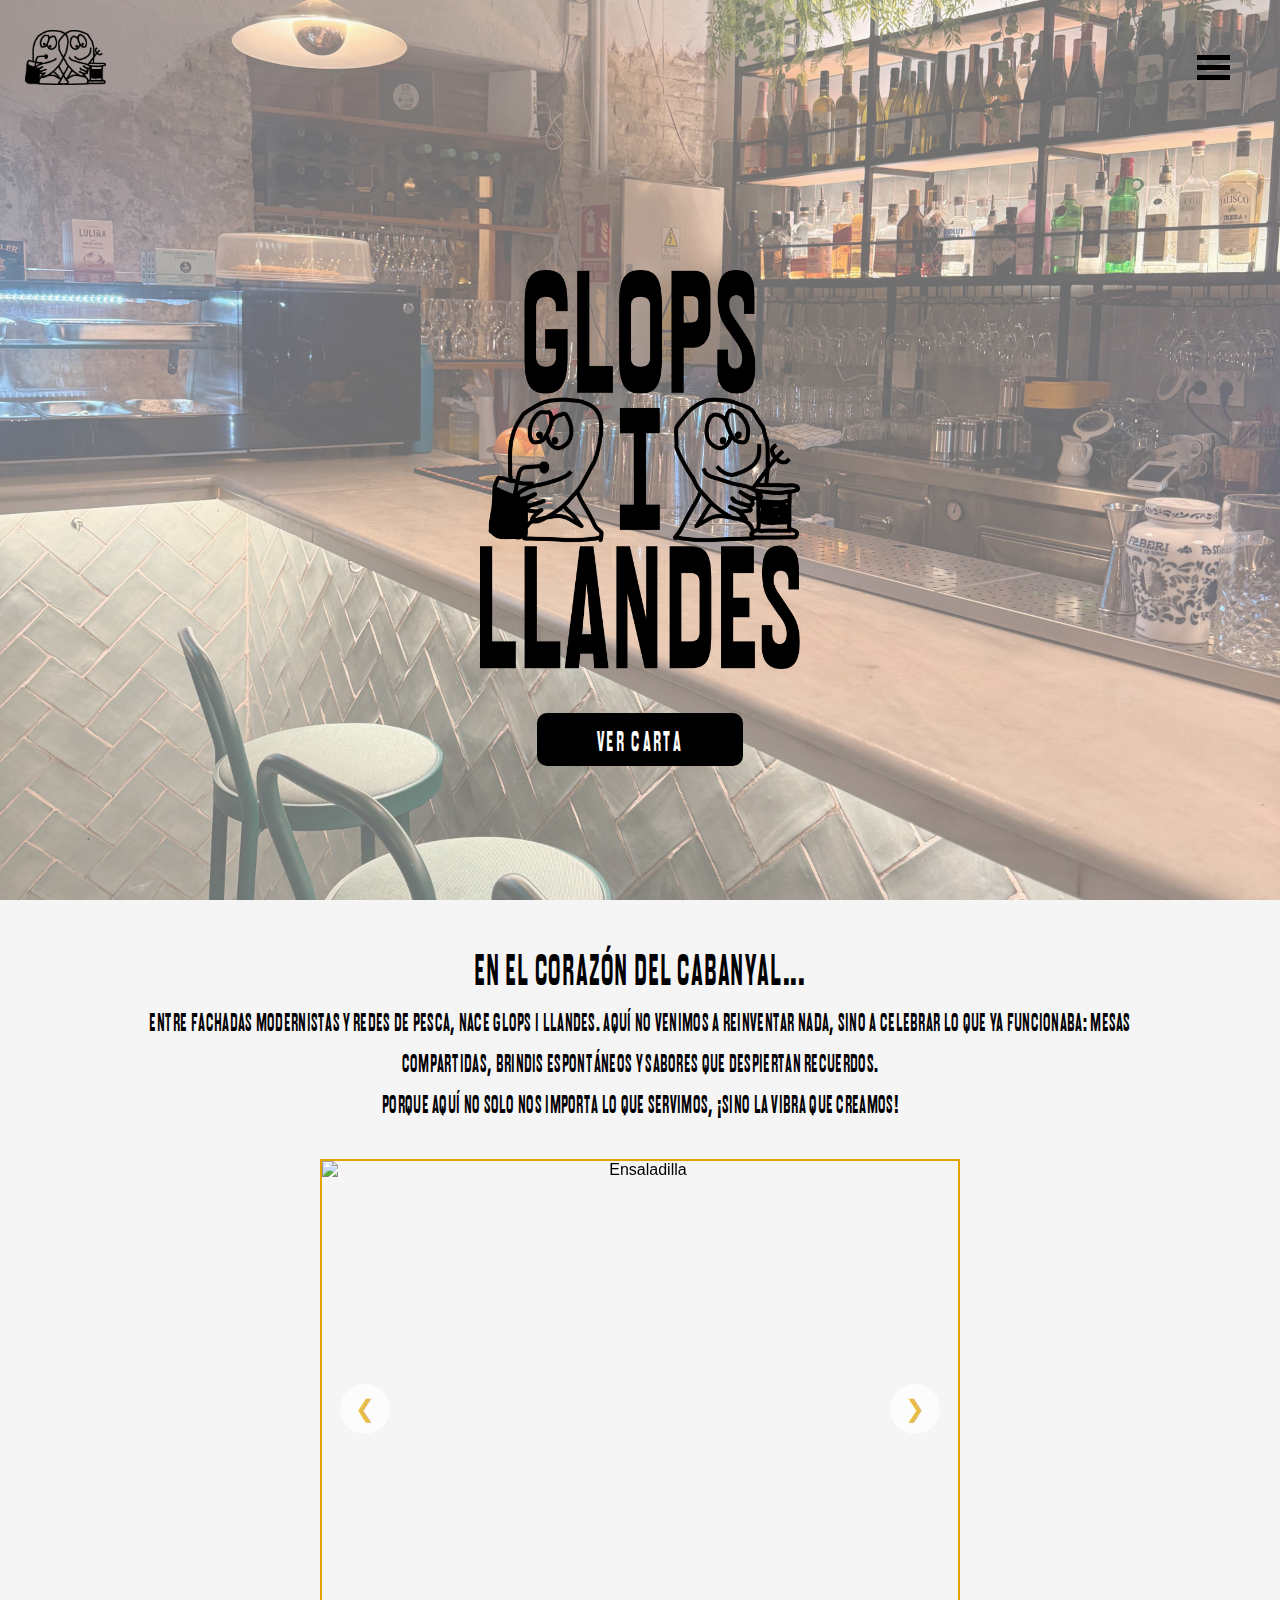
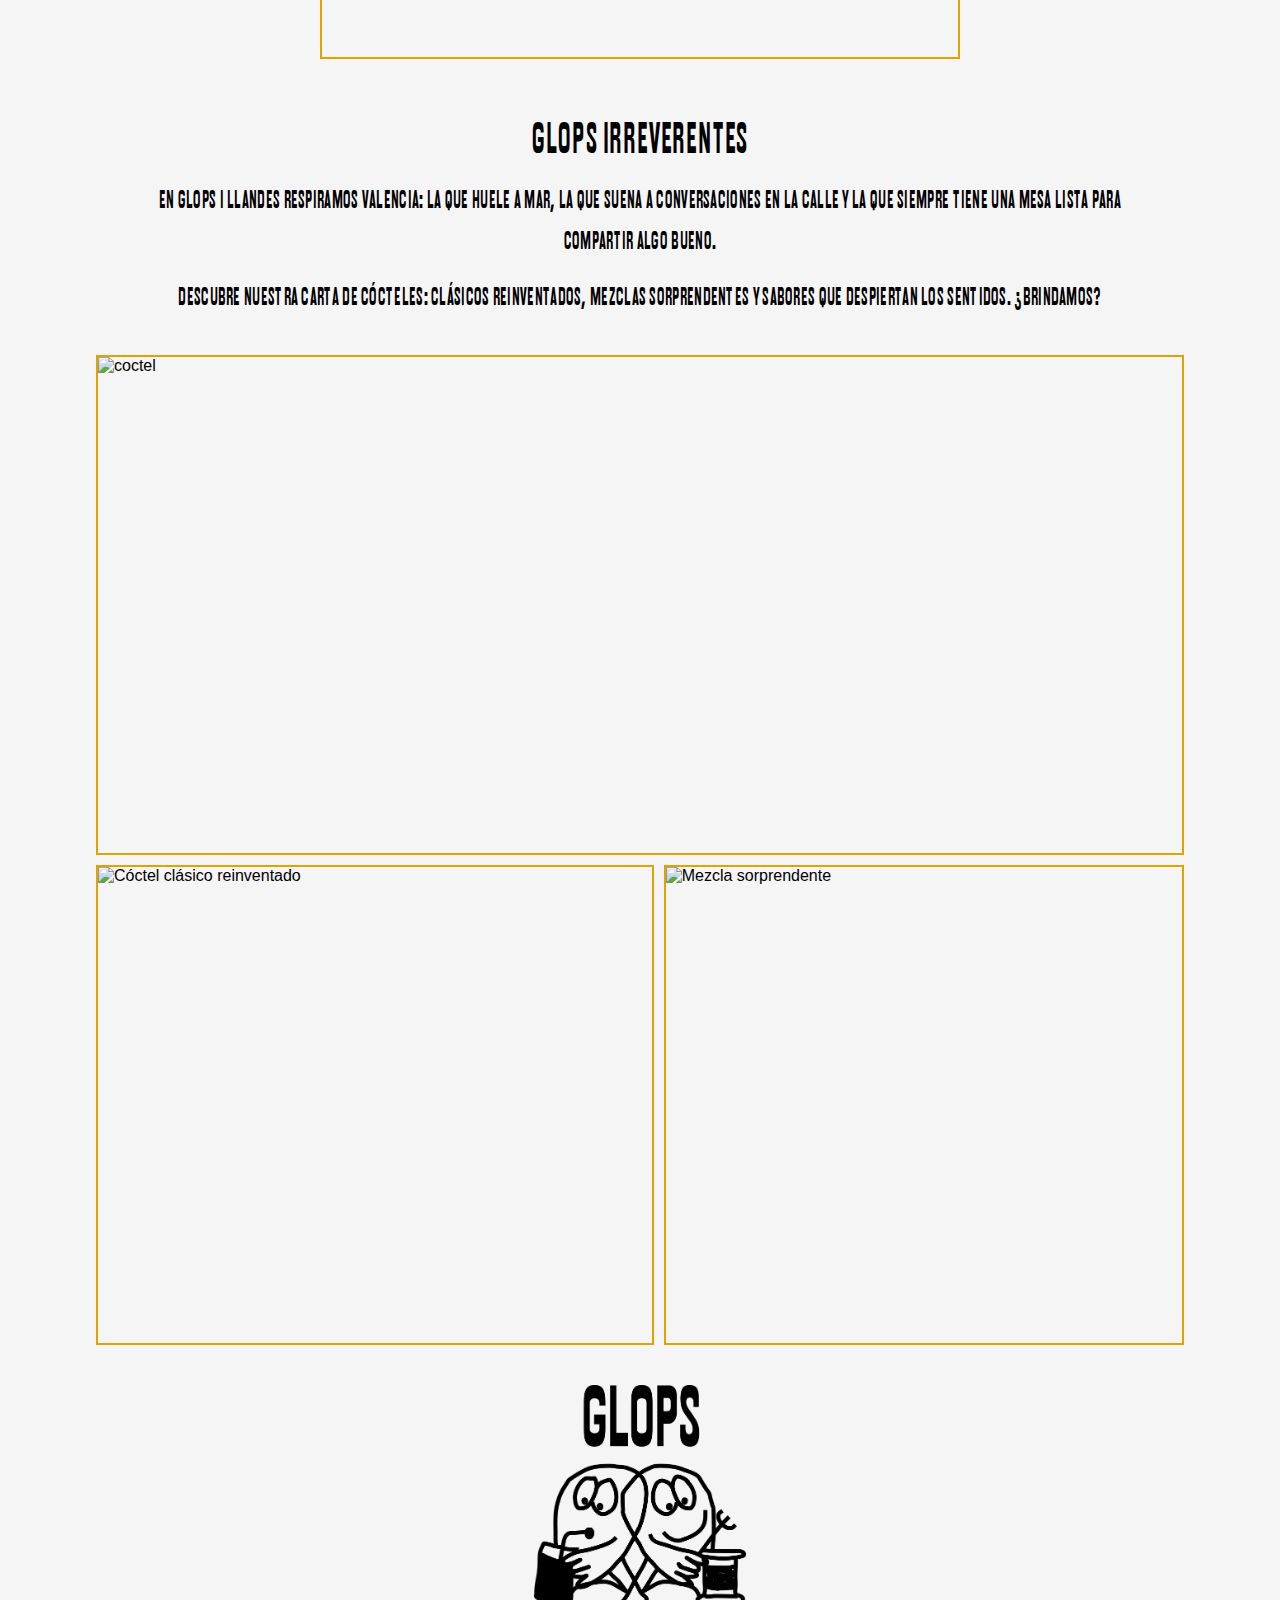
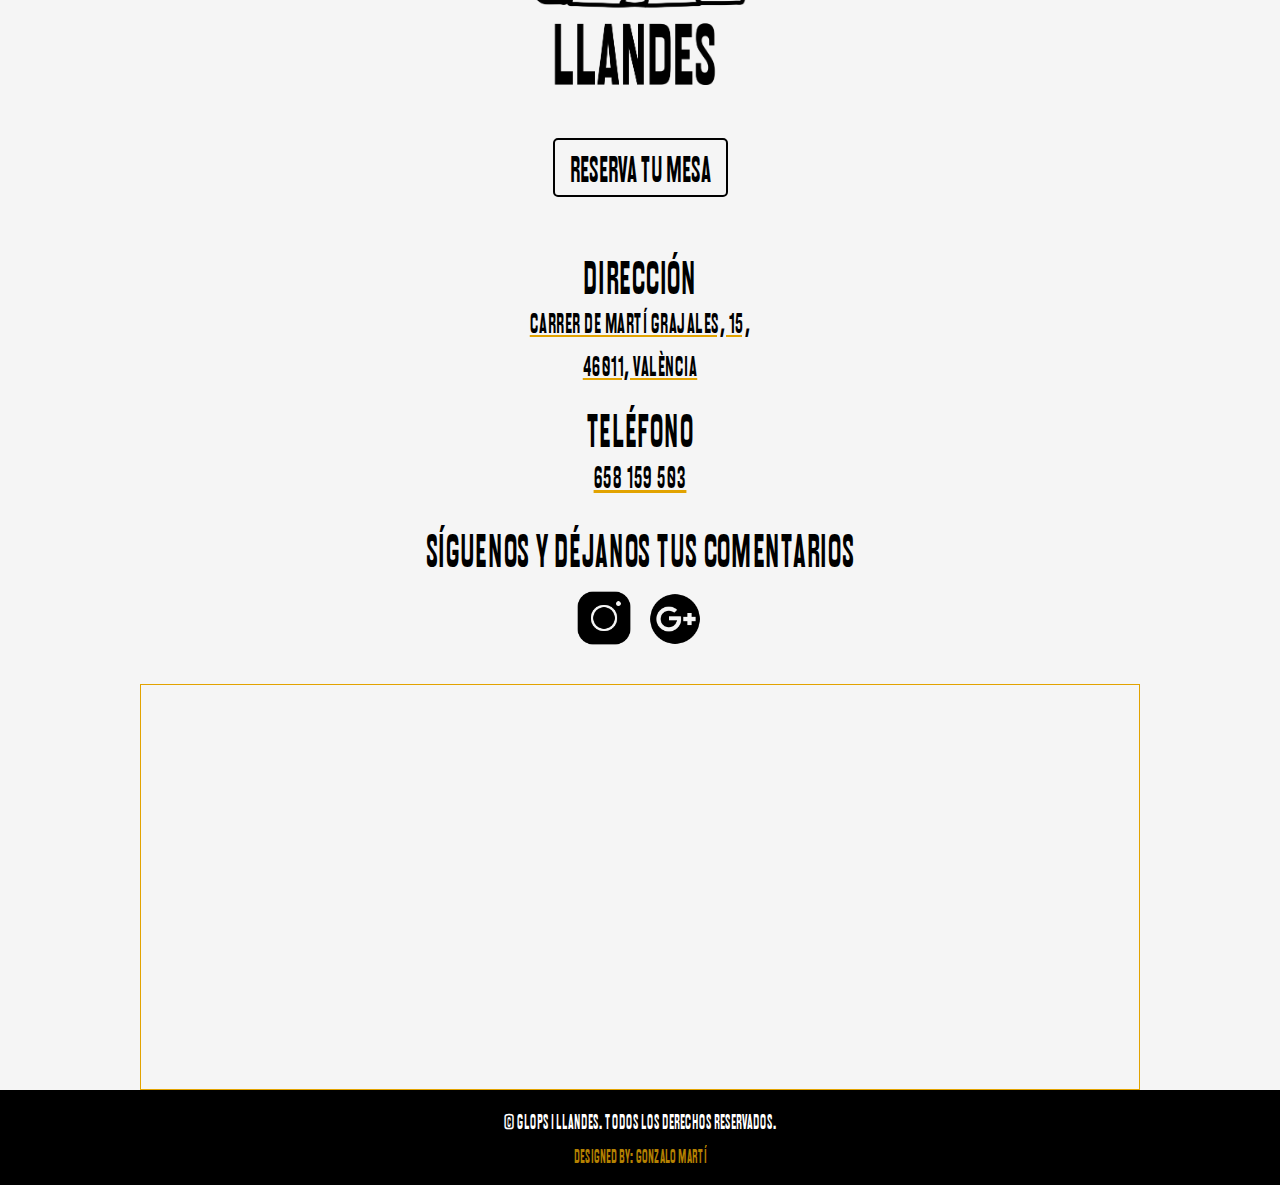
==== commit 5f2ad7f3: "nuevas imagenes" ====
--- a/index.html
+++ b/index.html
@@ -97,7 +97,9 @@
     
     <div class="about2__photos">
         <div class="foto1">
-            <img src="img/tequila2.jpg" alt="coctel" class="foto__img">
+            
+            <img src="img/vinitos.jpg" alt="coctel" class="foto__img">
+
         </div>
 
         <div class="foto2">
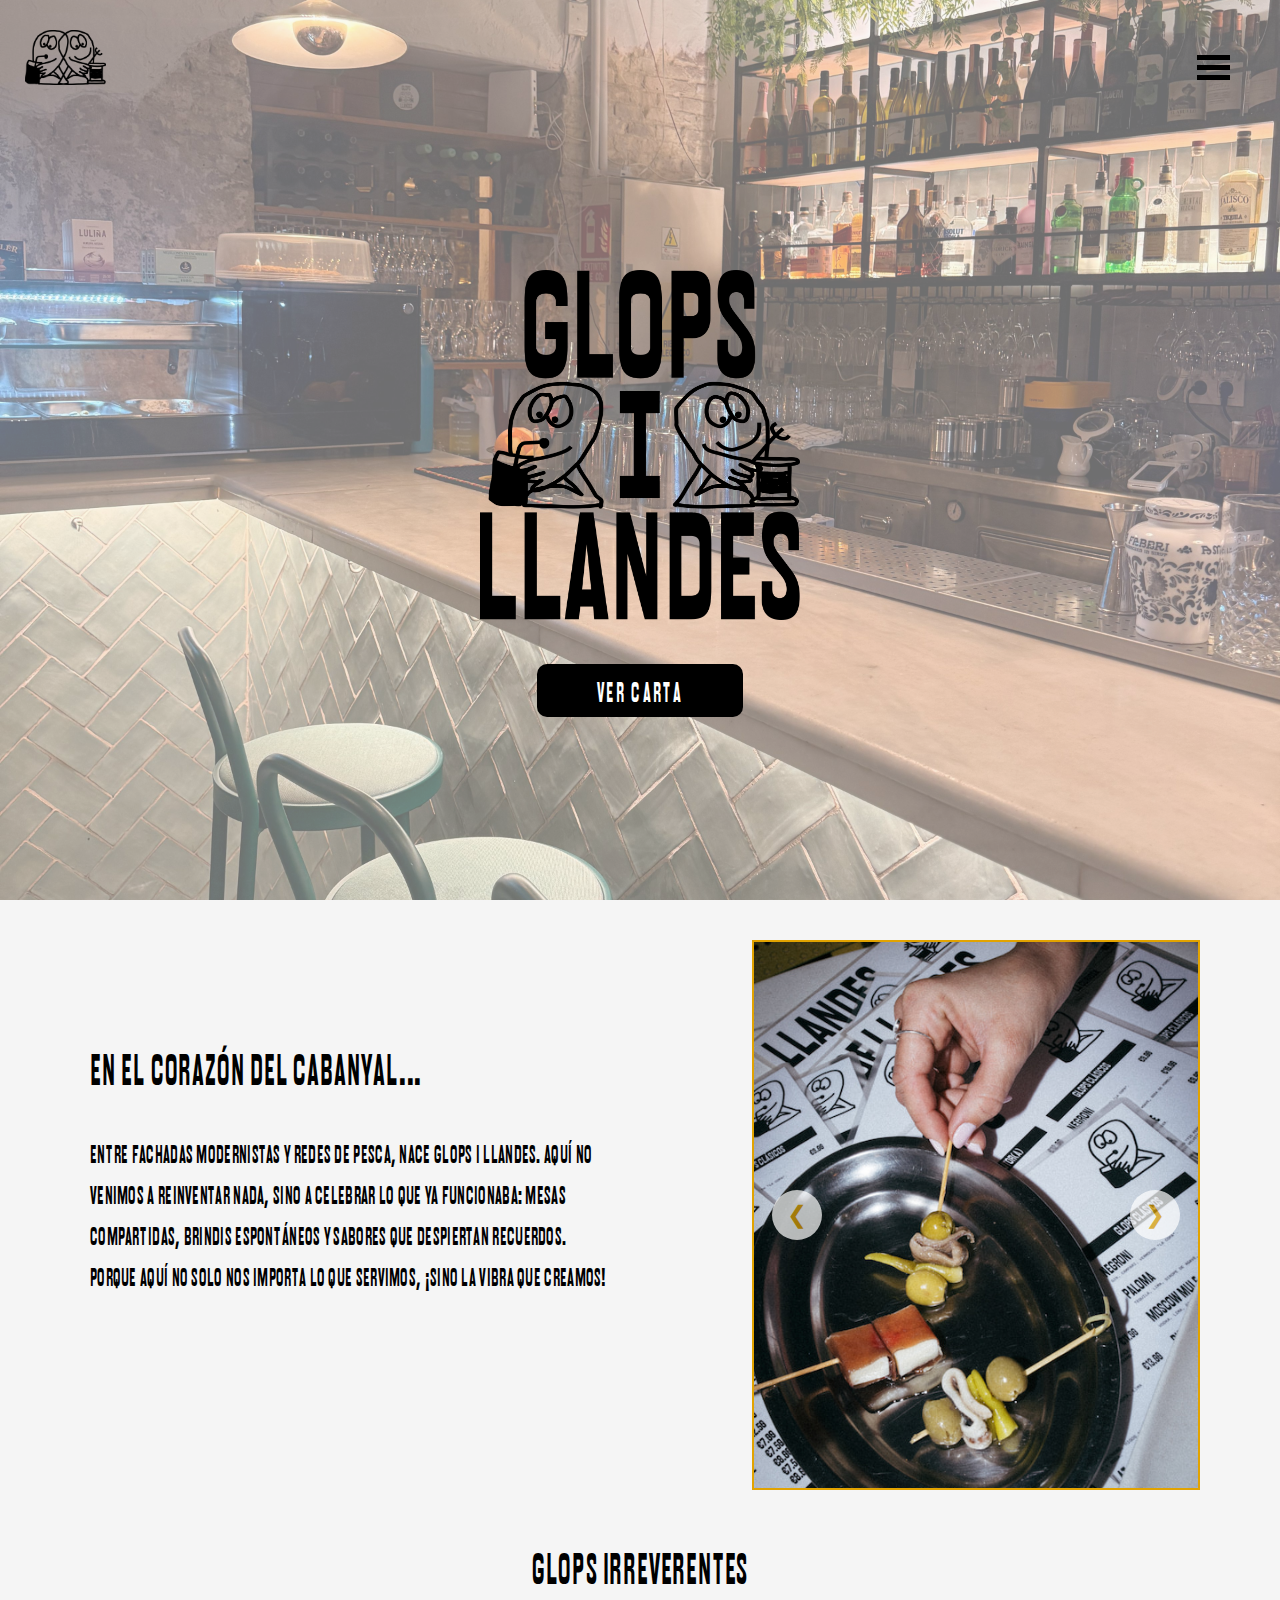
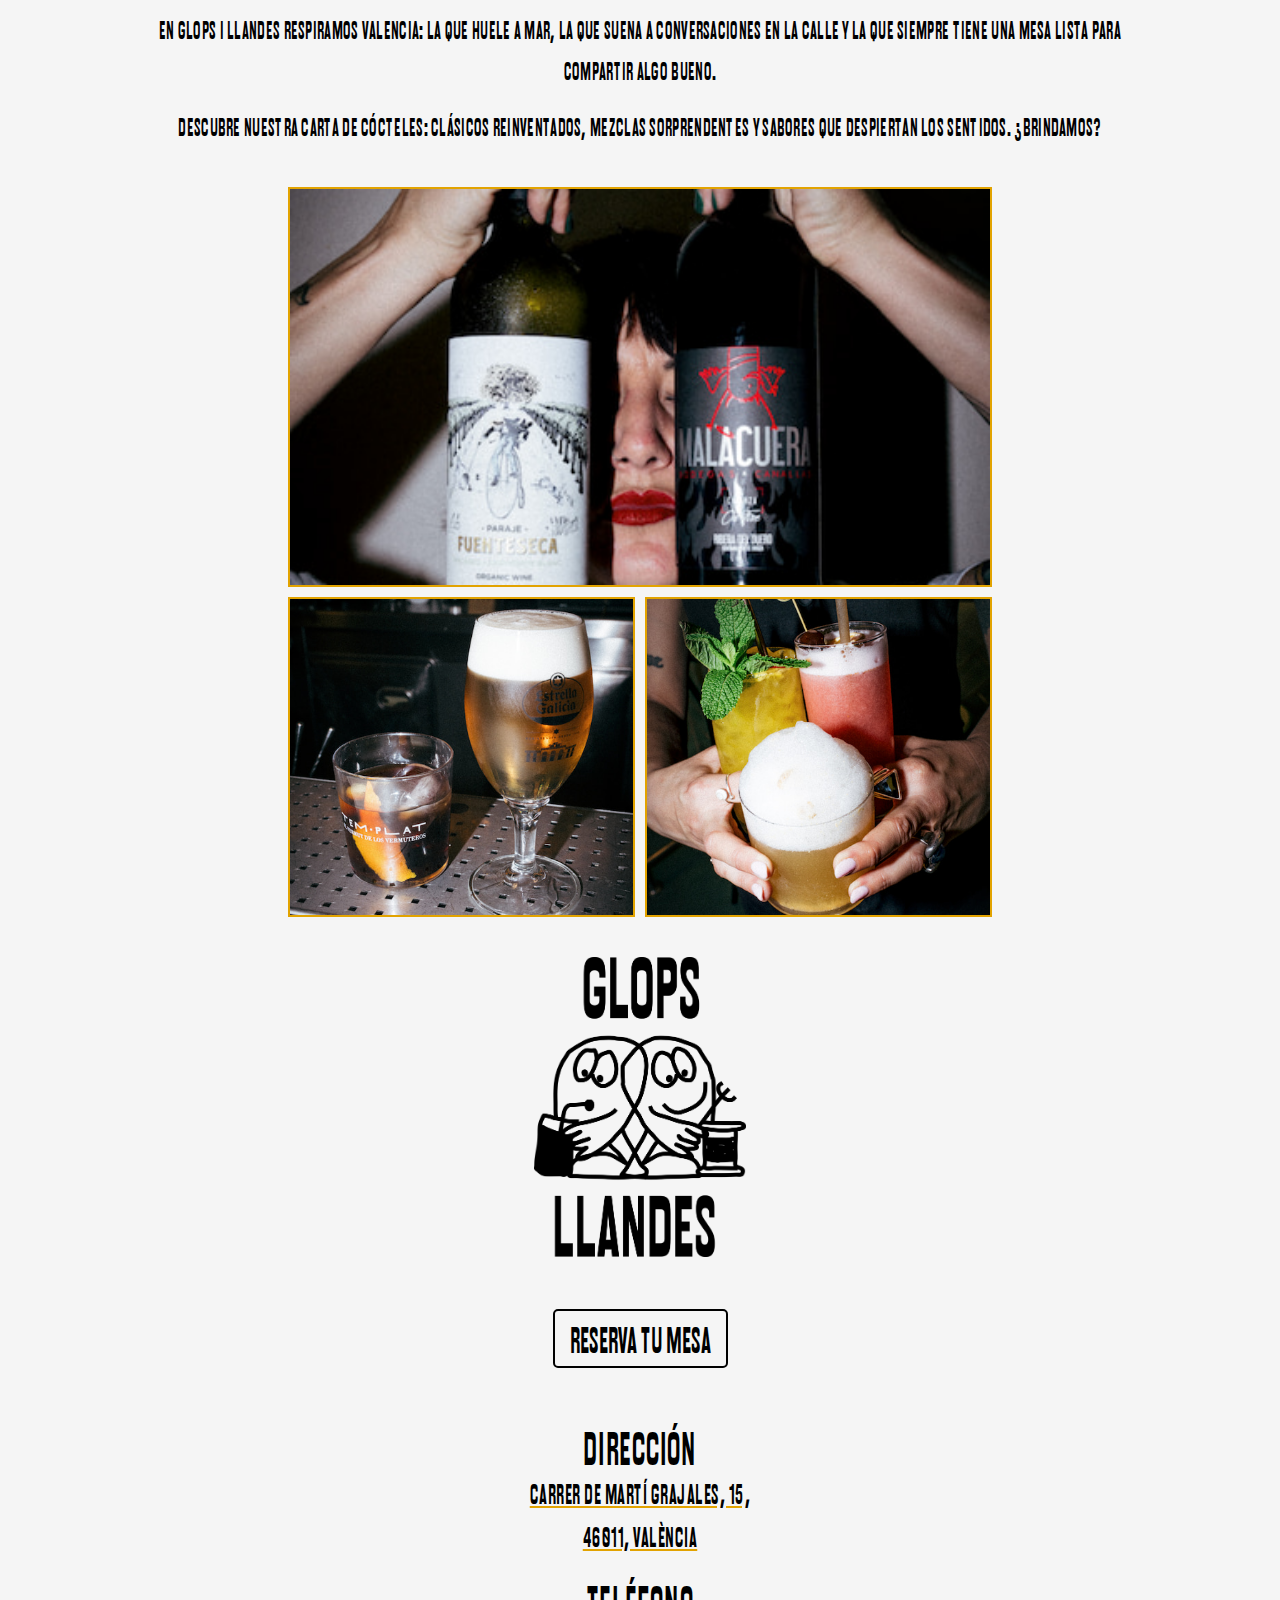
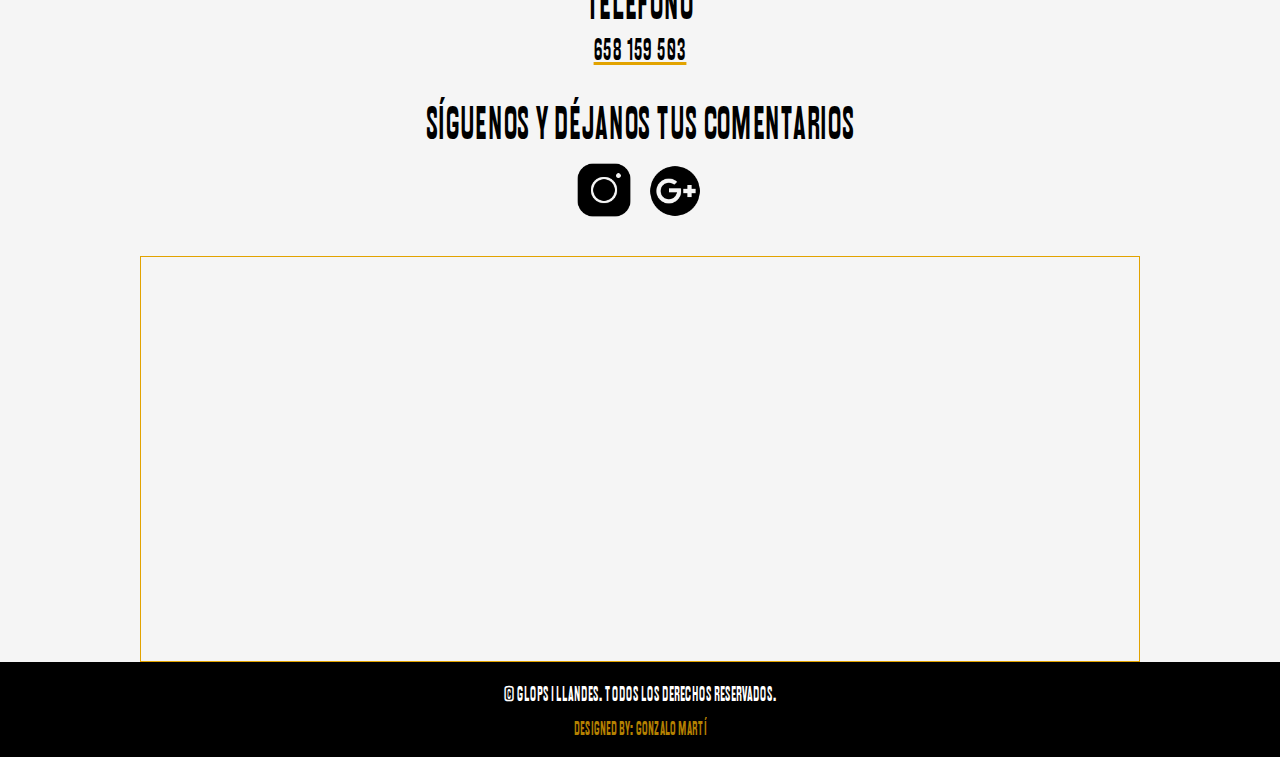
==== commit 307b48eb: "añadiendo las buenas imagenes" ====
--- a/index.html
+++ b/index.html
@@ -69,11 +69,17 @@
         <div class="carousel">
             <div class="carousel__container">
                 
-                <img src="img/PLATO1.jpeg" alt="Ensaladilla" class="carousel__item">
-                <img src="img/PLATO2.jpeg" alt="tapa con pan" class="carousel__item">
-                <img src="img/PLATO3.jpeg" alt="boquerones" class="carousel__item">
-                <img src="img/terrazapeps.jpeg" alt="terraza del local" class="carousel__item">
-                <img src="img/tapa6.jpeg" alt="tosta de pescado" class="carousel__item">
+                <img src="img/gilda2.jpg" alt="gildas" class="carousel__item">
+                <img src="img/jamon.jpg" alt="plaato de jamón" class="carousel__item">
+                <img src="img/lau.jpg" alt="chica comiendo" class="carousel__item">
+                <img src="img/boquerones.jpg" alt="boquerones" class="carousel__item">
+                <img src="img/yayo.jpg" alt="yayo" class="carousel__item">
+                <img src="img/birras2.jpg" alt="cerveza tirada" class="carousel__item">
+                <img src="img/truco.jpg" alt="coctelera" class="carousel__item">
+                <img src="img/champagne.jpg" alt="champagne" class="carousel__item">
+                <img src="img/quesos.jpg" alt="tabla de quesos" class="carousel__item">
+                <img src="img/risas.jpg" alt="risas" class="carousel__item">
+                <img src="img/rotulo.jpg" alt="" class="carousel__item">
             </div>
             <div class="carousel__indicators">
                 
@@ -103,11 +109,11 @@
         </div>
 
         <div class="foto2">
-            <img src="img/COCTEL1.jpeg" alt="Cóctel clásico reinventado" class="foto__img">
+            <img src="img/cerveza.jpg" alt="Cerveza y vermut" class="foto__img">
         </div>
         
         <div class="foto3">
-            <img src="img/COCTEL2.jpeg" alt="Mezcla sorprendente" class="foto__img">
+            <img src="img/cocteles.jpg" alt="cocteles" class="foto__img">
         </div>
     </div>
 </section>
--- a/CSS/style.css
+++ b/CSS/style.css
@@ -85,7 +85,7 @@
     }
   }
   
-  
+ 
   @media (min-width: 1024px) and (max-height: 650px) {
     .hero {
       padding-top: 15vh; 
@@ -222,6 +222,14 @@
     background: #f5f5f5; 
     color: black;
     border: 1px solid black;
+}
+
+@media (min-width: 768px) and (min-width: 1024px){
+
+    .hero__title-image {
+        height: 350px;
+    }
+
 }
 
 
@@ -460,7 +468,7 @@
     width: 100%;
     height: 100%;
     object-fit: cover; 
-    object-position: center center; 
+    object-position: center 45%; 
     display: block;
 }
 
@@ -514,12 +522,12 @@
     }
 }
 
-@media (min-width: 768px) and (max-width: 1023px) {
+@media (min-width: 768px) and (max-width: 1024px) {
     .about__title, .about2__title {
         text-align: center;
         padding-left: 0;
     }
-    
+  
     .about__text, .about2__text {
         margin-left: auto;
         margin-right: auto;
@@ -556,14 +564,68 @@
 
 
 @media (min-width: 1024px) and (max-width: 1365px) {
-    .about__title, .about2__title {
+    
+    .about {
+        position: relative;
+        padding-top: 20px; 
+    }
+    
+    
+    .about__title {
+        position: absolute;
+        top: 80px; 
+        left: 70px;
+        width: 45%;
+        text-align: left;
+        margin-bottom: 5px; 
+    }
+    
+    
+    .about__content {
+        width: 45%;
+        margin-left: 70px;
+        padding-right: 30px;
+        margin-top: 10px; 
+    }
+    
+    
+    .about__text {
+        text-align: left;
+        max-width: 100%;
+        margin: 0;
+    }
+    
+    
+    .carousel {
+        width: 35%; 
+        max-width: 35%; 
+        margin-right: 80px;
+    }
+    
+    
+    .about {
+        display: flex;
+        flex-direction: row;
+        justify-content: space-between;
+        align-items: center;
+    }
+    
+ 
+    .carousel__item {
+        width: 100%;
+        height: 550px;
+        object-fit: cover; 
+    }
+    
+    /* El resto igual */
+    .about2__title {
         display: flex;
         justify-content: center;
         align-items: center;
         padding-left: 0;
     }
     
-    .about__text, .about2__text {
+    .about2__text {
         display: flex;
         justify-content: center;
         align-items: center;
@@ -594,34 +656,20 @@
         right: 20px;
     }
     
-    .carousel {
-        width: 50%;
-        max-width: 50%;
+    .foto1 {
+        height: 400px;
+    }
+    
+    .foto2, .foto3 {
+        height: 320px;
+    }
+    
+    .about2__photos {
+        width: 55%;
         margin-left: auto;
         margin-right: auto;
     }
-    
-    .carousel__item {
-        width: 100%;
-        height: 500px;
-        object-fit: contain;
-    }
-    
-    .foto1 {
-        height: 500px;
-    }
-    
-    .foto2, .foto3 {
-        height: 480px;
-    }
-    
-    .about2__photos {
-        width: 85%;
-        margin-left: auto;
-        margin-right: auto;
-    }
-}
-
+}
 
 @media (min-width: 1366px) {
     .about__title, .about2__title {
